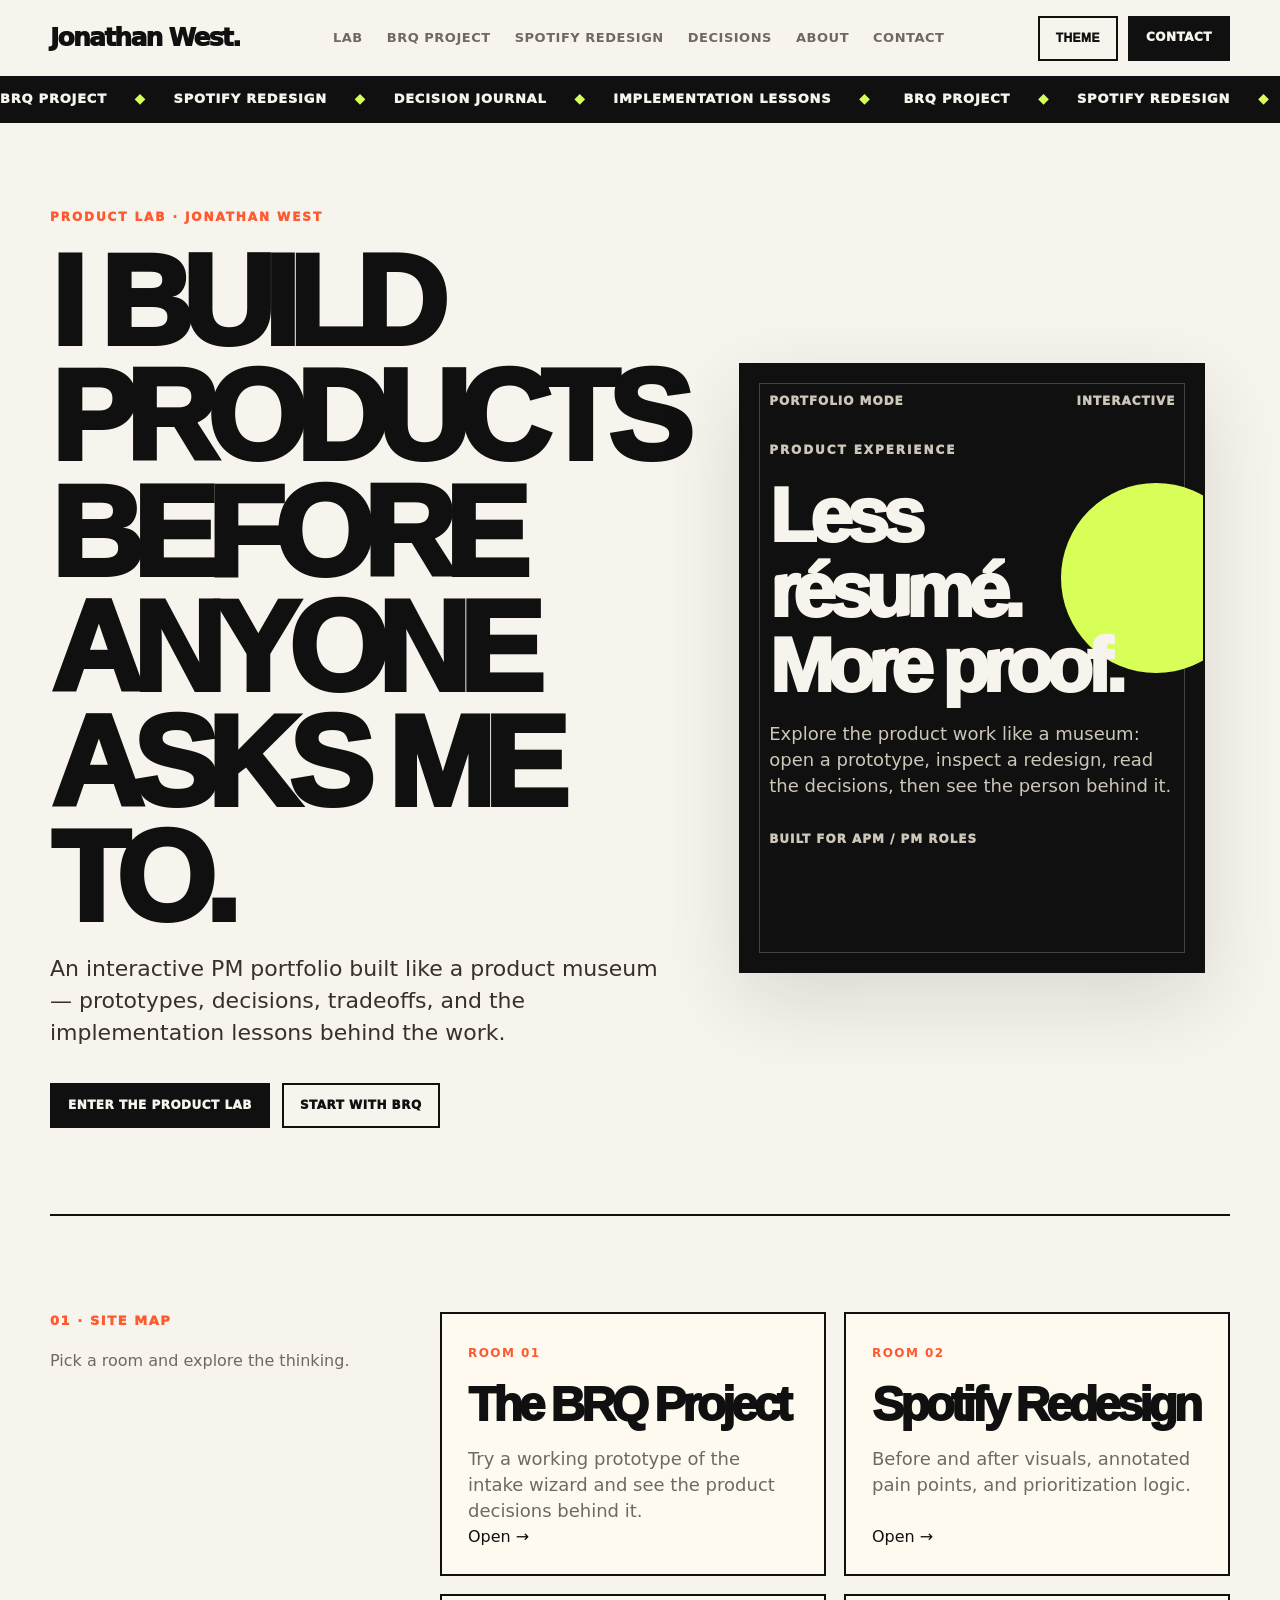
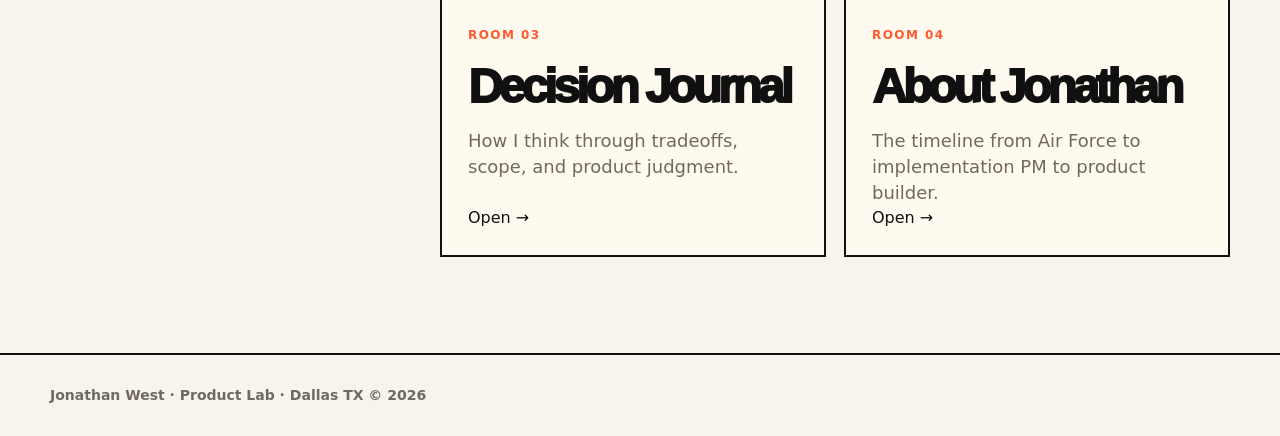
==== index.html @ 9570cf02 "Add files via upload Initial portfolio upload" ====
<!DOCTYPE html><html lang="en"><head><meta charset="UTF-8" /><meta name="viewport" content="width=device-width, initial-scale=1.0" /><title>Jonathan West | Product Lab</title><meta name="description" content="Jonathan West Product Lab portfolio." /><link rel="stylesheet" href="styles.css" /></head><body><header>
  <div class="wrap nav">
    <a class="brand" href="index.html">Jonathan West.</a>
    <nav>
      <a href="lab.html">Lab</a>
      <a href="brq.html">BRQ Project</a>
      <a href="spotify.html">Spotify Redesign</a>
      <a href="decisions.html">Decisions</a>
      <a href="about.html">About</a>
      <a href="contact.html">Contact</a>
    </nav>
    <div class="actions">
      <button class="btn" onclick="toggleTheme()">Theme</button>
      <a class="btn dark" href="contact.html">Contact</a>
    </div>
  </div>
</header><main>
<div class="marquee"><div class="marquee-track">
<span>BRQ PROJECT</span><span class="spark">◆</span><span>SPOTIFY REDESIGN</span><span class="spark">◆</span><span>DECISION JOURNAL</span><span class="spark">◆</span><span>IMPLEMENTATION LESSONS</span><span class="spark">◆</span>
<span>BRQ PROJECT</span><span class="spark">◆</span><span>SPOTIFY REDESIGN</span><span class="spark">◆</span><span>DECISION JOURNAL</span><span class="spark">◆</span><span>IMPLEMENTATION LESSONS</span><span class="spark">◆</span>
</div></div>
<section class="wrap hero">
  <div>
    <p class="kicker">Product Lab · Jonathan West</p>
    <h1>I build products before anyone asks me to.</h1>
    <p class="lead">An interactive PM portfolio built like a product museum — prototypes, decisions, tradeoffs, and the implementation lessons behind the work.</p>
    <div class="hero-actions">
      <a class="btn dark" href="lab.html">Enter the Product Lab</a>
      <a class="btn" href="brq.html">Start with BRQ</a>
    </div>
  </div>
  <aside class="lab-entry">
    <div class="orbit"></div>
    <div class="lab-top"><span>Portfolio Mode</span><span>Interactive</span></div>
    <div class="lab-main">
      <p class="kicker">Product Experience</p>
      <h3>Less résumé. More proof.</h3>
      <p>Explore the product work like a museum: open a prototype, inspect a redesign, read the decisions, then see the person behind it.</p>
    </div>
    <div class="lab-bottom"><span>Built for APM / PM roles</span></div>
  </aside>
</section>
<section>
  <div class="wrap section-grid">
    <aside class="side"><div class="num">01 · Site Map</div><p>Pick a room and explore the thinking.</p></aside>
    <div class="lab-cards">
      <a class="lab-card" href="brq.html"><div><b>Room 01</b><h3>The BRQ Project</h3><p>Try a working prototype of the intake wizard and see the product decisions behind it.</p></div><span>Open →</span></a>
      <a class="lab-card" href="spotify.html"><div><b>Room 02</b><h3>Spotify Redesign</h3><p>Before and after visuals, annotated pain points, and prioritization logic.</p></div><span>Open →</span></a>
      <a class="lab-card" href="decisions.html"><div><b>Room 03</b><h3>Decision Journal</h3><p>How I think through tradeoffs, scope, and product judgment.</p></div><span>Open →</span></a>
      <a class="lab-card" href="about.html"><div><b>Room 04</b><h3>About Jonathan</h3><p>The timeline from Air Force to implementation PM to product builder.</p></div><span>Open →</span></a>
    </div>
  </div>
</section></main><footer><div class="wrap">Jonathan West · Product Lab · Dallas TX © 2026</div></footer><script src="app.js"></script></body></html>
---- styles.css ----
:root{--bg:#f7f4ed;--ink:#101010;--muted:#70695f;--line:#d8d0c0;--paper:#fffaf0;--accent:#ff5a2f;--acid:#d8ff57;--shadow:0 28px 80px rgba(16,16,16,.12);--max:1180px}
*{box-sizing:border-box}html{scroll-behavior:smooth}body{margin:0;background:var(--bg);color:var(--ink);font-family:Inter,ui-sans-serif,system-ui,-apple-system,BlinkMacSystemFont,"Segoe UI",Arial,sans-serif;line-height:1.45;overflow-x:hidden}body.dark{background:#0c0d10;color:#f8f4ec}a{color:inherit;text-decoration:none}img,svg{max-width:100%;display:block}.wrap{width:min(var(--max),calc(100% - 40px));margin:0 auto}header{position:sticky;top:0;z-index:50;background:rgba(247,244,237,.9);backdrop-filter:blur(16px);border-bottom:2px solid var(--ink)}body.dark header{background:rgba(12,13,16,.9);border-bottom-color:#2c2d33}.nav{min-height:76px;display:flex;justify-content:space-between;align-items:center;gap:24px}.brand{font-weight:1000;letter-spacing:-.07em;font-size:25px}nav{display:flex;gap:24px;color:var(--muted);font-size:13px;font-weight:900;text-transform:uppercase;letter-spacing:.04em}nav a:hover{color:var(--accent)}.actions{display:flex;gap:10px}.btn{display:inline-flex;min-height:45px;align-items:center;justify-content:center;padding:0 16px;border:2px solid var(--ink);color:var(--ink);background:transparent;font-weight:1000;text-transform:uppercase;font-size:12px;letter-spacing:.04em;transition:.18s ease;cursor:pointer}body.dark .btn{color:#f8f4ec;border-color:#f8f4ec}.btn:hover{transform:translate(-3px,-3px);box-shadow:5px 5px 0 var(--ink);background:var(--acid);color:var(--ink)}.btn.dark{background:var(--ink);color:var(--bg)}body.dark .btn.dark{background:#f8f4ec;color:#101010}section{padding:96px 0;border-bottom:2px solid var(--ink);scroll-margin-top:90px}body.dark section{border-bottom-color:#2c2d33}.hero{min-height:calc(100vh - 76px);display:grid;grid-template-columns:1fr .95fr;gap:58px;align-items:center;padding:86px 0}.kicker{margin:0 0 18px;color:var(--accent);text-transform:uppercase;letter-spacing:.16em;font-size:12px;font-weight:1000}h1,h2,h3,p{margin:0}h1,h2,h3{font-family:Arial,Helvetica,sans-serif;font-weight:1000;letter-spacing:-.085em;line-height:.9}h1{font-size:clamp(58px,10vw,138px);max-width:980px;text-transform:uppercase}h2{font-size:clamp(42px,7vw,96px);max-width:1000px;text-transform:uppercase}h3{font-size:clamp(28px,4vw,48px);line-height:.98}p{color:var(--muted);margin-top:18px;font-size:18px;max-width:780px}body.dark p{color:#b7b3ab}.lead{font-size:22px;color:#363129;max-width:820px}body.dark .lead{color:#ebe5d9}.hero-actions{display:flex;gap:12px;flex-wrap:wrap;margin-top:34px}.lab-entry{background:var(--ink);color:var(--bg);border:2px solid var(--ink);min-height:610px;padding:28px;position:relative;overflow:hidden;box-shadow:var(--shadow)}.lab-entry:before{content:"";position:absolute;inset:18px;border:1px solid rgba(247,244,237,.22);pointer-events:none}.lab-top,.lab-bottom{position:relative;z-index:1;display:flex;justify-content:space-between;gap:20px;font-size:12px;text-transform:uppercase;letter-spacing:.08em;font-weight:1000;color:#cec6b8}.lab-main{position:relative;z-index:1;min-height:420px;display:flex;flex-direction:column;justify-content:center}.lab-main h3{color:var(--bg);font-size:clamp(46px,6vw,78px)}.lab-main p{color:#cec6b8}.orbit{position:absolute;width:190px;height:190px;border-radius:50%;background:var(--acid);right:-48px;top:118px}.marquee{overflow:hidden;background:var(--ink);color:var(--bg);white-space:nowrap;border-bottom:2px solid var(--ink)}.marquee-track{display:inline-block;padding:12px 0;animation:scroll 30s linear infinite;font-size:13px;font-weight:1000;letter-spacing:.06em;text-transform:uppercase}.marquee span{margin-right:28px}.spark{color:var(--acid)}@keyframes scroll{from{transform:translateX(0)}to{transform:translateX(-50%)}}.section-grid{display:grid;grid-template-columns:320px 1fr;gap:70px;align-items:start}.side{position:sticky;top:110px}.side .num{color:var(--accent);font-size:13px;font-weight:1000;text-transform:uppercase;letter-spacing:.12em;margin-bottom:14px}.side p{font-size:16px}.lab-cards{display:grid;grid-template-columns:repeat(2,1fr);gap:18px}.lab-card{background:var(--paper);border:2px solid var(--ink);min-height:260px;padding:26px;display:flex;flex-direction:column;justify-content:space-between;transition:.18s ease}body.dark .lab-card{background:#15161b;border-color:#2c2d33}.lab-card:hover{transform:translate(-5px,-5px);box-shadow:8px 8px 0 var(--ink)}body.dark .lab-card:hover{box-shadow:8px 8px 0 var(--accent)}.lab-card b{color:var(--accent);font-size:12px;letter-spacing:.12em;text-transform:uppercase}.lab-card h3{margin-top:18px}.project-hero{padding:88px 0 72px;border-bottom:2px solid var(--ink)}.project-layout{display:grid;grid-template-columns:.82fr 1.18fr;gap:50px;align-items:start}.project-visual{background:var(--paper);border:2px solid var(--ink);padding:18px;box-shadow:var(--shadow)}.mockup-grid,.spotify-stage{display:grid;grid-template-columns:1fr 1fr;gap:18px;margin-top:34px}.mockup{background:var(--paper);border:2px solid var(--ink);box-shadow:var(--shadow);overflow:hidden}body.dark .mockup,body.dark .project-visual{background:#15161b;border-color:#2c2d33}.mockup.wide{grid-column:1 / -1}.caption{padding:14px 16px;border-top:2px solid var(--ink);color:var(--muted);font-size:14px;font-weight:800}body.dark .caption{border-top-color:#2c2d33;color:#b7b3ab}.artifact-wall{display:grid;gap:0;border-top:2px solid var(--ink)}body.dark .artifact-wall{border-top-color:#2c2d33}.artifact-row{display:grid;grid-template-columns:1fr 1.2fr 90px;gap:28px;align-items:center;padding:30px 0;border-bottom:2px solid var(--ink)}body.dark .artifact-row{border-bottom-color:#2c2d33}.arrow{justify-self:end;color:var(--accent);font-size:54px;font-family:Arial,Helvetica,sans-serif;font-weight:1000}.decision-list{display:grid;gap:16px}.decision{border:2px solid var(--ink);background:var(--paper);padding:22px}body.dark .decision{background:#15161b;border-color:#2c2d33}.decision summary{cursor:pointer;font-family:Arial,Helvetica,sans-serif;font-weight:1000;font-size:28px;letter-spacing:-.06em}.decision p{font-size:16px}.timeline{border-top:2px solid var(--ink)}body.dark .timeline{border-top-color:#2c2d33}.timeline-item{display:grid;grid-template-columns:210px 1fr;gap:34px;padding:28px 0;border-bottom:2px solid var(--ink)}body.dark .timeline-item{border-bottom-color:#2c2d33}.date{color:var(--accent);font-weight:1000;font-size:13px;text-transform:uppercase;letter-spacing:.08em}.contact{display:grid;grid-template-columns:1fr 420px;gap:60px;align-items:start}.contact-list{border-top:2px solid var(--ink)}body.dark .contact-list{border-top-color:#2c2d33}.contact-list a{display:grid;grid-template-columns:110px 1fr 30px;gap:18px;align-items:center;padding:20px 0;border-bottom:2px solid var(--ink);font-weight:1000}body.dark .contact-list a{border-bottom-color:#2c2d33}.contact-list span{color:var(--muted);text-transform:uppercase;font-size:12px;letter-spacing:.12em}.contact-list b{color:var(--accent);font-size:22px}footer{padding:30px 0;color:var(--muted);font-size:14px;font-weight:800}.prototype{background:#111318;color:white;border:2px solid var(--ink);box-shadow:var(--shadow);overflow:hidden}.proto-bar{display:flex;justify-content:space-between;align-items:center;min-height:48px;border-bottom:1px solid rgba(255,255,255,.14);padding:0 16px;color:#9ca3af;font-size:13px}.proto-body{padding:24px}.form-step{display:none}.form-step.active{display:block}.field{margin-bottom:16px}.field label{display:block;color:#d1d5db;margin-bottom:7px;font-weight:800;font-size:13px}.field input,.field select{width:100%;min-height:44px;border:1px solid #374151;border-radius:10px;background:#1f2937;color:white;padding:0 12px}.progress{height:7px;background:#1f2937;border-radius:999px;overflow:hidden;margin-bottom:24px}.progress span{display:block;height:100%;background:var(--accent);width:33%;transition:.2s ease}.proto-actions{display:flex;justify-content:space-between;gap:12px;margin-top:20px}.small-btn{border:0;min-height:42px;border-radius:10px;padding:0 14px;background:white;color:#111318;font-weight:900;cursor:pointer;text-decoration:none;display:inline-flex;align-items:center}.small-btn.secondary{background:#1f2937;color:white}.comment-dot{display:inline-grid;place-items:center;width:28px;height:28px;border-radius:50%;background:var(--accent);color:white;font-weight:1000}@media(max-width:1040px){.hero,.section-grid,.project-layout,.contact{grid-template-columns:1fr}.side{position:static}nav{display:none}}@media(max-width:720px){.wrap{width:min(100% - 28px,var(--max))}header{position:relative}.nav{min-height:auto;padding:14px 0}.actions .btn:not(.dark){display:none}section{padding:70px 0;scroll-margin-top:20px}.hero{min-height:auto;padding:56px 0}h1{font-size:46px}h2{font-size:36px}h3{font-size:26px}p,.lead{font-size:16px}.lab-entry{min-height:auto}.lab-cards,.mockup-grid,.spotify-stage,.artifact-row,.timeline-item{grid-template-columns:1fr}.arrow{justify-self:start}.contact-list a{grid-template-columns:1fr;gap:8px}}
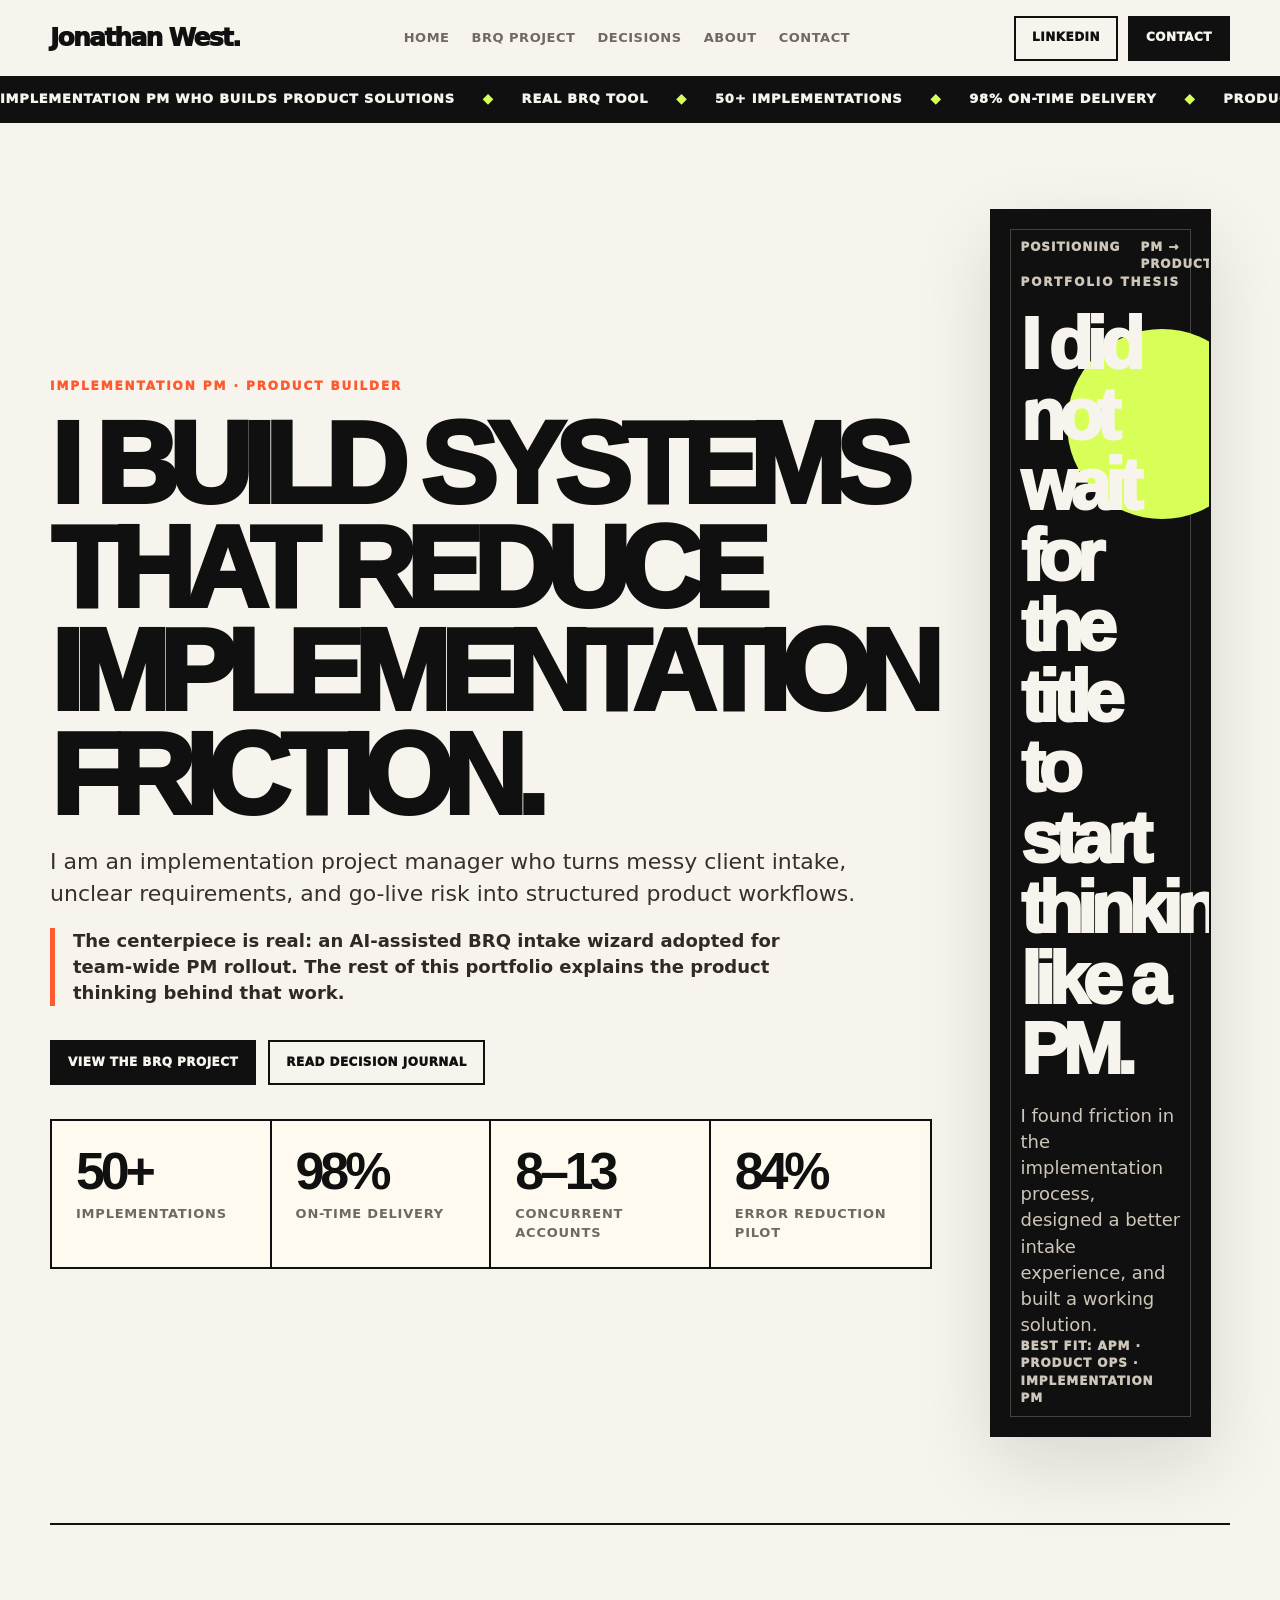
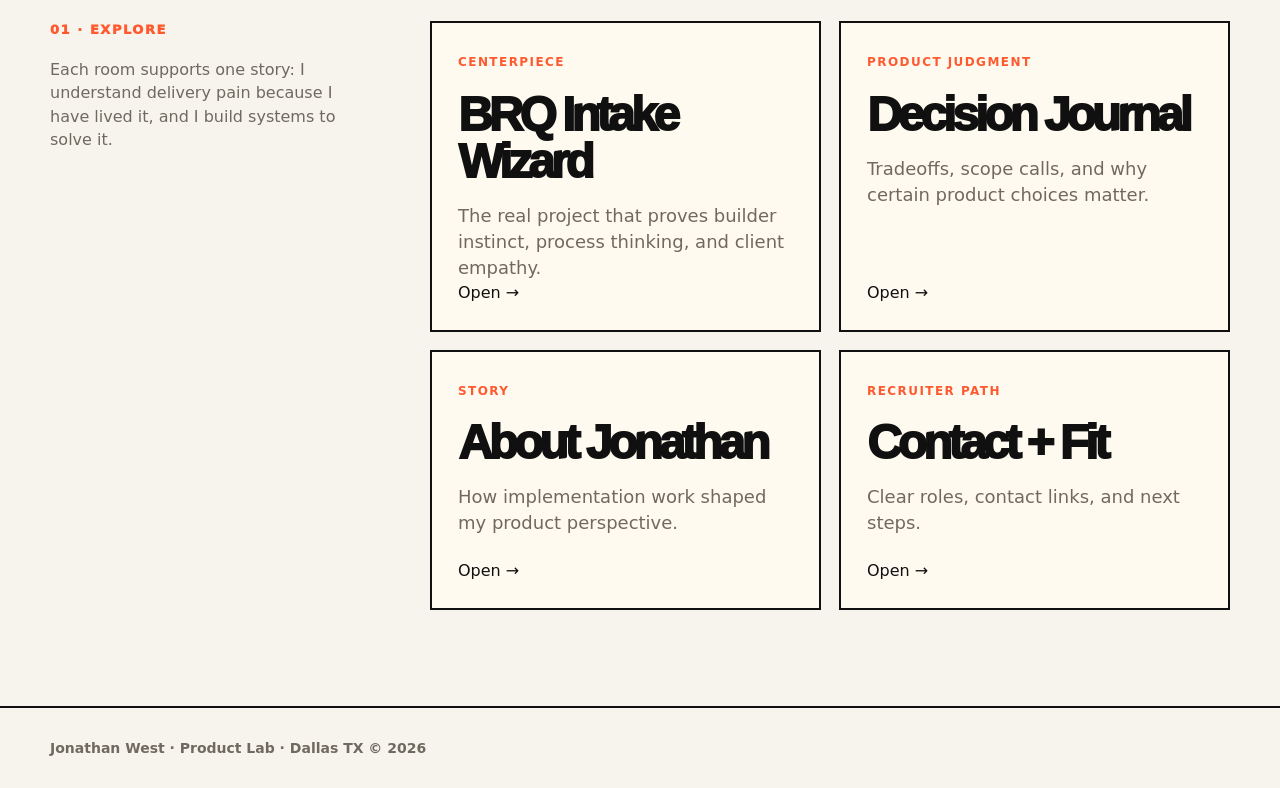
==== commit fc06fc1e: "Add files via upload" ====
--- a/index.html
+++ b/index.html
@@ -1,53 +1,4 @@
-<!DOCTYPE html><html lang="en"><head><meta charset="UTF-8" /><meta name="viewport" content="width=device-width, initial-scale=1.0" /><title>Jonathan West | Product Lab</title><meta name="description" content="Jonathan West Product Lab portfolio." /><link rel="stylesheet" href="styles.css" /></head><body><header>
-  <div class="wrap nav">
-    <a class="brand" href="index.html">Jonathan West.</a>
-    <nav>
-      <a href="lab.html">Lab</a>
-      <a href="brq.html">BRQ Project</a>
-      <a href="spotify.html">Spotify Redesign</a>
-      <a href="decisions.html">Decisions</a>
-      <a href="about.html">About</a>
-      <a href="contact.html">Contact</a>
-    </nav>
-    <div class="actions">
-      <button class="btn" onclick="toggleTheme()">Theme</button>
-      <a class="btn dark" href="contact.html">Contact</a>
-    </div>
-  </div>
-</header><main>
-<div class="marquee"><div class="marquee-track">
-<span>BRQ PROJECT</span><span class="spark">◆</span><span>SPOTIFY REDESIGN</span><span class="spark">◆</span><span>DECISION JOURNAL</span><span class="spark">◆</span><span>IMPLEMENTATION LESSONS</span><span class="spark">◆</span>
-<span>BRQ PROJECT</span><span class="spark">◆</span><span>SPOTIFY REDESIGN</span><span class="spark">◆</span><span>DECISION JOURNAL</span><span class="spark">◆</span><span>IMPLEMENTATION LESSONS</span><span class="spark">◆</span>
-</div></div>
-<section class="wrap hero">
-  <div>
-    <p class="kicker">Product Lab · Jonathan West</p>
-    <h1>I build products before anyone asks me to.</h1>
-    <p class="lead">An interactive PM portfolio built like a product museum — prototypes, decisions, tradeoffs, and the implementation lessons behind the work.</p>
-    <div class="hero-actions">
-      <a class="btn dark" href="lab.html">Enter the Product Lab</a>
-      <a class="btn" href="brq.html">Start with BRQ</a>
-    </div>
-  </div>
-  <aside class="lab-entry">
-    <div class="orbit"></div>
-    <div class="lab-top"><span>Portfolio Mode</span><span>Interactive</span></div>
-    <div class="lab-main">
-      <p class="kicker">Product Experience</p>
-      <h3>Less résumé. More proof.</h3>
-      <p>Explore the product work like a museum: open a prototype, inspect a redesign, read the decisions, then see the person behind it.</p>
-    </div>
-    <div class="lab-bottom"><span>Built for APM / PM roles</span></div>
-  </aside>
-</section>
-<section>
-  <div class="wrap section-grid">
-    <aside class="side"><div class="num">01 · Site Map</div><p>Pick a room and explore the thinking.</p></aside>
-    <div class="lab-cards">
-      <a class="lab-card" href="brq.html"><div><b>Room 01</b><h3>The BRQ Project</h3><p>Try a working prototype of the intake wizard and see the product decisions behind it.</p></div><span>Open →</span></a>
-      <a class="lab-card" href="spotify.html"><div><b>Room 02</b><h3>Spotify Redesign</h3><p>Before and after visuals, annotated pain points, and prioritization logic.</p></div><span>Open →</span></a>
-      <a class="lab-card" href="decisions.html"><div><b>Room 03</b><h3>Decision Journal</h3><p>How I think through tradeoffs, scope, and product judgment.</p></div><span>Open →</span></a>
-      <a class="lab-card" href="about.html"><div><b>Room 04</b><h3>About Jonathan</h3><p>The timeline from Air Force to implementation PM to product builder.</p></div><span>Open →</span></a>
-    </div>
-  </div>
-</section></main><footer><div class="wrap">Jonathan West · Product Lab · Dallas TX © 2026</div></footer><script src="app.js"></script></body></html>+<!DOCTYPE html><html lang="en"><head><meta charset="UTF-8"/><meta name="viewport" content="width=device-width, initial-scale=1.0"/><title>Jonathan West | Product Lab</title><link rel="stylesheet" href="styles.css"/></head><body><header><div class="wrap nav"><a class="brand" href="index.html">Jonathan West.</a><nav><a href="index.html">Home</a><a href="brq.html">BRQ Project</a><a href="decisions.html">Decisions</a><a href="about.html">About</a><a href="contact.html">Contact</a></nav><div class="actions"><a class="btn" href="https://linkedin.com/in/jonathanwest501" target="_blank">LinkedIn</a><a class="btn dark" href="contact.html">Contact</a></div></div></header><main>
+<div class="marquee"><div class="marquee-track"><span>IMPLEMENTATION PM WHO BUILDS PRODUCT SOLUTIONS</span><span class="spark">◆</span><span>REAL BRQ TOOL</span><span class="spark">◆</span><span>50+ IMPLEMENTATIONS</span><span class="spark">◆</span><span>98% ON-TIME DELIVERY</span><span class="spark">◆</span><span>PRODUCT THINKING FROM DELIVERY WORK</span><span class="spark">◆</span><span>IMPLEMENTATION PM WHO BUILDS PRODUCT SOLUTIONS</span><span class="spark">◆</span></div></div>
+<section class="wrap hero"><div><p class="kicker">Implementation PM · Product Builder</p><h1>I build systems that reduce implementation friction.</h1><p class="lead">I am an implementation project manager who turns messy client intake, unclear requirements, and go-live risk into structured product workflows.</p><p class="note">The centerpiece is real: an AI-assisted BRQ intake wizard adopted for team-wide PM rollout. The rest of this portfolio explains the product thinking behind that work.</p><div class="hero-actions"><a class="btn dark" href="brq.html">View the BRQ Project</a><a class="btn" href="decisions.html">Read Decision Journal</a></div><div class="proof-strip"><div class="proof"><strong>50+</strong><span>Implementations</span></div><div class="proof"><strong>98%</strong><span>On-time delivery</span></div><div class="proof"><strong>8–13</strong><span>Concurrent accounts</span></div><div class="proof"><strong>84%</strong><span>Error reduction pilot</span></div></div></div><aside class="lab-entry"><div class="orbit"></div><div class="lab-top"><span>Positioning</span><span>PM → Product</span></div><div class="lab-main"><p class="kicker">Portfolio Thesis</p><h3>I did not wait for the title to start thinking like a PM.</h3><p>I found friction in the implementation process, designed a better intake experience, and built a working solution.</p></div><div class="lab-bottom"><span>Best fit: APM · Product Ops · Implementation PM</span></div></aside></section>
+<section><div class="wrap section-grid"><aside class="side"><div class="num">01 · Explore</div><p>Each room supports one story: I understand delivery pain because I have lived it, and I build systems to solve it.</p></aside><div class="lab-cards"><a class="lab-card" href="brq.html"><div><b>Centerpiece</b><h3>BRQ Intake Wizard</h3><p>The real project that proves builder instinct, process thinking, and client empathy.</p></div><span>Open →</span></a><a class="lab-card" href="decisions.html"><div><b>Product Judgment</b><h3>Decision Journal</h3><p>Tradeoffs, scope calls, and why certain product choices matter.</p></div><span>Open →</span></a><a class="lab-card" href="about.html"><div><b>Story</b><h3>About Jonathan</h3><p>How implementation work shaped my product perspective.</p></div><span>Open →</span></a><a class="lab-card" href="contact.html"><div><b>Recruiter Path</b><h3>Contact + Fit</h3><p>Clear roles, contact links, and next steps.</p></div><span>Open →</span></a></div></div></section></main><footer><div class="wrap">Jonathan West · Product Lab · Dallas TX © 2026</div></footer><script src="app.js"></script></body></html>
--- a/styles.css
+++ b/styles.css
@@ -1,3 +1,3 @@
 
-:root{--bg:#f7f4ed;--ink:#101010;--muted:#70695f;--line:#d8d0c0;--paper:#fffaf0;--accent:#ff5a2f;--acid:#d8ff57;--shadow:0 28px 80px rgba(16,16,16,.12);--max:1180px}
-*{box-sizing:border-box}html{scroll-behavior:smooth}body{margin:0;background:var(--bg);color:var(--ink);font-family:Inter,ui-sans-serif,system-ui,-apple-system,BlinkMacSystemFont,"Segoe UI",Arial,sans-serif;line-height:1.45;overflow-x:hidden}body.dark{background:#0c0d10;color:#f8f4ec}a{color:inherit;text-decoration:none}img,svg{max-width:100%;display:block}.wrap{width:min(var(--max),calc(100% - 40px));margin:0 auto}header{position:sticky;top:0;z-index:50;background:rgba(247,244,237,.9);backdrop-filter:blur(16px);border-bottom:2px solid var(--ink)}body.dark header{background:rgba(12,13,16,.9);border-bottom-color:#2c2d33}.nav{min-height:76px;display:flex;justify-content:space-between;align-items:center;gap:24px}.brand{font-weight:1000;letter-spacing:-.07em;font-size:25px}nav{display:flex;gap:24px;color:var(--muted);font-size:13px;font-weight:900;text-transform:uppercase;letter-spacing:.04em}nav a:hover{color:var(--accent)}.actions{display:flex;gap:10px}.btn{display:inline-flex;min-height:45px;align-items:center;justify-content:center;padding:0 16px;border:2px solid var(--ink);color:var(--ink);background:transparent;font-weight:1000;text-transform:uppercase;font-size:12px;letter-spacing:.04em;transition:.18s ease;cursor:pointer}body.dark .btn{color:#f8f4ec;border-color:#f8f4ec}.btn:hover{transform:translate(-3px,-3px);box-shadow:5px 5px 0 var(--ink);background:var(--acid);color:var(--ink)}.btn.dark{background:var(--ink);color:var(--bg)}body.dark .btn.dark{background:#f8f4ec;color:#101010}section{padding:96px 0;border-bottom:2px solid var(--ink);scroll-margin-top:90px}body.dark section{border-bottom-color:#2c2d33}.hero{min-height:calc(100vh - 76px);display:grid;grid-template-columns:1fr .95fr;gap:58px;align-items:center;padding:86px 0}.kicker{margin:0 0 18px;color:var(--accent);text-transform:uppercase;letter-spacing:.16em;font-size:12px;font-weight:1000}h1,h2,h3,p{margin:0}h1,h2,h3{font-family:Arial,Helvetica,sans-serif;font-weight:1000;letter-spacing:-.085em;line-height:.9}h1{font-size:clamp(58px,10vw,138px);max-width:980px;text-transform:uppercase}h2{font-size:clamp(42px,7vw,96px);max-width:1000px;text-transform:uppercase}h3{font-size:clamp(28px,4vw,48px);line-height:.98}p{color:var(--muted);margin-top:18px;font-size:18px;max-width:780px}body.dark p{color:#b7b3ab}.lead{font-size:22px;color:#363129;max-width:820px}body.dark .lead{color:#ebe5d9}.hero-actions{display:flex;gap:12px;flex-wrap:wrap;margin-top:34px}.lab-entry{background:var(--ink);color:var(--bg);border:2px solid var(--ink);min-height:610px;padding:28px;position:relative;overflow:hidden;box-shadow:var(--shadow)}.lab-entry:before{content:"";position:absolute;inset:18px;border:1px solid rgba(247,244,237,.22);pointer-events:none}.lab-top,.lab-bottom{position:relative;z-index:1;display:flex;justify-content:space-between;gap:20px;font-size:12px;text-transform:uppercase;letter-spacing:.08em;font-weight:1000;color:#cec6b8}.lab-main{position:relative;z-index:1;min-height:420px;display:flex;flex-direction:column;justify-content:center}.lab-main h3{color:var(--bg);font-size:clamp(46px,6vw,78px)}.lab-main p{color:#cec6b8}.orbit{position:absolute;width:190px;height:190px;border-radius:50%;background:var(--acid);right:-48px;top:118px}.marquee{overflow:hidden;background:var(--ink);color:var(--bg);white-space:nowrap;border-bottom:2px solid var(--ink)}.marquee-track{display:inline-block;padding:12px 0;animation:scroll 30s linear infinite;font-size:13px;font-weight:1000;letter-spacing:.06em;text-transform:uppercase}.marquee span{margin-right:28px}.spark{color:var(--acid)}@keyframes scroll{from{transform:translateX(0)}to{transform:translateX(-50%)}}.section-grid{display:grid;grid-template-columns:320px 1fr;gap:70px;align-items:start}.side{position:sticky;top:110px}.side .num{color:var(--accent);font-size:13px;font-weight:1000;text-transform:uppercase;letter-spacing:.12em;margin-bottom:14px}.side p{font-size:16px}.lab-cards{display:grid;grid-template-columns:repeat(2,1fr);gap:18px}.lab-card{background:var(--paper);border:2px solid var(--ink);min-height:260px;padding:26px;display:flex;flex-direction:column;justify-content:space-between;transition:.18s ease}body.dark .lab-card{background:#15161b;border-color:#2c2d33}.lab-card:hover{transform:translate(-5px,-5px);box-shadow:8px 8px 0 var(--ink)}body.dark .lab-card:hover{box-shadow:8px 8px 0 var(--accent)}.lab-card b{color:var(--accent);font-size:12px;letter-spacing:.12em;text-transform:uppercase}.lab-card h3{margin-top:18px}.project-hero{padding:88px 0 72px;border-bottom:2px solid var(--ink)}.project-layout{display:grid;grid-template-columns:.82fr 1.18fr;gap:50px;align-items:start}.project-visual{background:var(--paper);border:2px solid var(--ink);padding:18px;box-shadow:var(--shadow)}.mockup-grid,.spotify-stage{display:grid;grid-template-columns:1fr 1fr;gap:18px;margin-top:34px}.mockup{background:var(--paper);border:2px solid var(--ink);box-shadow:var(--shadow);overflow:hidden}body.dark .mockup,body.dark .project-visual{background:#15161b;border-color:#2c2d33}.mockup.wide{grid-column:1 / -1}.caption{padding:14px 16px;border-top:2px solid var(--ink);color:var(--muted);font-size:14px;font-weight:800}body.dark .caption{border-top-color:#2c2d33;color:#b7b3ab}.artifact-wall{display:grid;gap:0;border-top:2px solid var(--ink)}body.dark .artifact-wall{border-top-color:#2c2d33}.artifact-row{display:grid;grid-template-columns:1fr 1.2fr 90px;gap:28px;align-items:center;padding:30px 0;border-bottom:2px solid var(--ink)}body.dark .artifact-row{border-bottom-color:#2c2d33}.arrow{justify-self:end;color:var(--accent);font-size:54px;font-family:Arial,Helvetica,sans-serif;font-weight:1000}.decision-list{display:grid;gap:16px}.decision{border:2px solid var(--ink);background:var(--paper);padding:22px}body.dark .decision{background:#15161b;border-color:#2c2d33}.decision summary{cursor:pointer;font-family:Arial,Helvetica,sans-serif;font-weight:1000;font-size:28px;letter-spacing:-.06em}.decision p{font-size:16px}.timeline{border-top:2px solid var(--ink)}body.dark .timeline{border-top-color:#2c2d33}.timeline-item{display:grid;grid-template-columns:210px 1fr;gap:34px;padding:28px 0;border-bottom:2px solid var(--ink)}body.dark .timeline-item{border-bottom-color:#2c2d33}.date{color:var(--accent);font-weight:1000;font-size:13px;text-transform:uppercase;letter-spacing:.08em}.contact{display:grid;grid-template-columns:1fr 420px;gap:60px;align-items:start}.contact-list{border-top:2px solid var(--ink)}body.dark .contact-list{border-top-color:#2c2d33}.contact-list a{display:grid;grid-template-columns:110px 1fr 30px;gap:18px;align-items:center;padding:20px 0;border-bottom:2px solid var(--ink);font-weight:1000}body.dark .contact-list a{border-bottom-color:#2c2d33}.contact-list span{color:var(--muted);text-transform:uppercase;font-size:12px;letter-spacing:.12em}.contact-list b{color:var(--accent);font-size:22px}footer{padding:30px 0;color:var(--muted);font-size:14px;font-weight:800}.prototype{background:#111318;color:white;border:2px solid var(--ink);box-shadow:var(--shadow);overflow:hidden}.proto-bar{display:flex;justify-content:space-between;align-items:center;min-height:48px;border-bottom:1px solid rgba(255,255,255,.14);padding:0 16px;color:#9ca3af;font-size:13px}.proto-body{padding:24px}.form-step{display:none}.form-step.active{display:block}.field{margin-bottom:16px}.field label{display:block;color:#d1d5db;margin-bottom:7px;font-weight:800;font-size:13px}.field input,.field select{width:100%;min-height:44px;border:1px solid #374151;border-radius:10px;background:#1f2937;color:white;padding:0 12px}.progress{height:7px;background:#1f2937;border-radius:999px;overflow:hidden;margin-bottom:24px}.progress span{display:block;height:100%;background:var(--accent);width:33%;transition:.2s ease}.proto-actions{display:flex;justify-content:space-between;gap:12px;margin-top:20px}.small-btn{border:0;min-height:42px;border-radius:10px;padding:0 14px;background:white;color:#111318;font-weight:900;cursor:pointer;text-decoration:none;display:inline-flex;align-items:center}.small-btn.secondary{background:#1f2937;color:white}.comment-dot{display:inline-grid;place-items:center;width:28px;height:28px;border-radius:50%;background:var(--accent);color:white;font-weight:1000}@media(max-width:1040px){.hero,.section-grid,.project-layout,.contact{grid-template-columns:1fr}.side{position:static}nav{display:none}}@media(max-width:720px){.wrap{width:min(100% - 28px,var(--max))}header{position:relative}.nav{min-height:auto;padding:14px 0}.actions .btn:not(.dark){display:none}section{padding:70px 0;scroll-margin-top:20px}.hero{min-height:auto;padding:56px 0}h1{font-size:46px}h2{font-size:36px}h3{font-size:26px}p,.lead{font-size:16px}.lab-entry{min-height:auto}.lab-cards,.mockup-grid,.spotify-stage,.artifact-row,.timeline-item{grid-template-columns:1fr}.arrow{justify-self:start}.contact-list a{grid-template-columns:1fr;gap:8px}}
+:root{--bg:#f7f4ed;--ink:#101010;--muted:#70695f;--line:#d8d0c0;--paper:#fffaf0;--accent:#ff5a2f;--acid:#d8ff57;--blue:#3155ff;--shadow:0 28px 80px rgba(16,16,16,.12);--max:1180px}
+*{box-sizing:border-box}html{scroll-behavior:smooth}body{margin:0;background:var(--bg);color:var(--ink);font-family:Inter,ui-sans-serif,system-ui,-apple-system,BlinkMacSystemFont,"Segoe UI",Arial,sans-serif;line-height:1.45;overflow-x:hidden}a{color:inherit;text-decoration:none}img,svg{max-width:100%;display:block}.wrap{width:min(var(--max),calc(100% - 40px));margin:0 auto}header{position:sticky;top:0;z-index:50;background:rgba(247,244,237,.92);backdrop-filter:blur(16px);border-bottom:2px solid var(--ink)}.nav{min-height:76px;display:flex;justify-content:space-between;align-items:center;gap:24px}.brand{font-weight:1000;letter-spacing:-.07em;font-size:25px}nav{display:flex;gap:22px;color:var(--muted);font-size:13px;font-weight:900;text-transform:uppercase;letter-spacing:.04em}nav a:hover{color:var(--accent)}.actions{display:flex;gap:10px}.btn{display:inline-flex;min-height:45px;align-items:center;justify-content:center;padding:0 16px;border:2px solid var(--ink);color:var(--ink);background:transparent;font-weight:1000;text-transform:uppercase;font-size:12px;letter-spacing:.04em;transition:.18s ease;cursor:pointer}.btn:hover{transform:translate(-3px,-3px);box-shadow:5px 5px 0 var(--ink);background:var(--acid);color:var(--ink)}.btn.dark{background:var(--ink);color:var(--bg)}section{padding:96px 0;border-bottom:2px solid var(--ink);scroll-margin-top:90px}.hero{min-height:calc(100vh - 76px);display:grid;grid-template-columns:1fr .92fr;gap:58px;align-items:center;padding:86px 0}.kicker{margin:0 0 18px;color:var(--accent);text-transform:uppercase;letter-spacing:.16em;font-size:12px;font-weight:1000}h1,h2,h3,p{margin:0}h1,h2,h3{font-family:Arial,Helvetica,sans-serif;font-weight:1000;letter-spacing:-.085em;line-height:.9}h1{font-size:clamp(52px,9vw,124px);max-width:980px;text-transform:uppercase}h2{font-size:clamp(40px,7vw,90px);max-width:1000px;text-transform:uppercase}h3{font-size:clamp(28px,4vw,48px);line-height:.98}p{color:var(--muted);margin-top:18px;font-size:18px;max-width:780px}.lead{font-size:22px;color:#363129;max-width:820px}.hero-actions{display:flex;gap:12px;flex-wrap:wrap;margin-top:34px}.marquee{overflow:hidden;background:var(--ink);color:var(--bg);white-space:nowrap;border-bottom:2px solid var(--ink)}.marquee-track{display:inline-block;padding:12px 0;animation:scroll 32s linear infinite;font-size:13px;font-weight:1000;letter-spacing:.06em;text-transform:uppercase}.marquee span{margin-right:28px}.spark{color:var(--acid)}@keyframes scroll{from{transform:translateX(0)}to{transform:translateX(-50%)}}.lab-entry{background:var(--ink);color:var(--bg);border:2px solid var(--ink);min-height:610px;padding:28px;position:relative;overflow:hidden;box-shadow:var(--shadow)}.lab-entry:before{content:"";position:absolute;inset:18px;border:1px solid rgba(247,244,237,.22);pointer-events:none}.lab-top,.lab-bottom{position:relative;z-index:1;display:flex;justify-content:space-between;gap:20px;font-size:12px;text-transform:uppercase;letter-spacing:.08em;font-weight:1000;color:#cec6b8}.lab-main{position:relative;z-index:1;min-height:420px;display:flex;flex-direction:column;justify-content:center}.lab-main h3{color:var(--bg);font-size:clamp(44px,6vw,72px)}.lab-main p{color:#cec6b8}.orbit{position:absolute;width:190px;height:190px;border-radius:50%;background:var(--acid);right:-48px;top:118px}.proof-strip{display:grid;grid-template-columns:repeat(4,1fr);border:2px solid var(--ink);margin-top:34px;background:var(--paper)}.proof{padding:24px;border-right:2px solid var(--ink)}.proof:last-child{border-right:0}.proof strong{display:block;font-family:Arial,Helvetica,sans-serif;font-size:52px;line-height:1;letter-spacing:-.08em}.proof span{display:block;margin-top:8px;color:var(--muted);font-size:13px;font-weight:900;text-transform:uppercase;letter-spacing:.06em}.section-grid{display:grid;grid-template-columns:310px 1fr;gap:70px;align-items:start}.side{position:sticky;top:110px}.side .num{color:var(--accent);font-size:13px;font-weight:1000;text-transform:uppercase;letter-spacing:.12em;margin-bottom:14px}.side p{font-size:16px}.lab-cards{display:grid;grid-template-columns:repeat(2,1fr);gap:18px}.lab-card{background:var(--paper);border:2px solid var(--ink);min-height:260px;padding:26px;display:flex;flex-direction:column;justify-content:space-between;transition:.18s ease}.lab-card:hover{transform:translate(-5px,-5px);box-shadow:8px 8px 0 var(--ink)}.lab-card b{color:var(--accent);font-size:12px;letter-spacing:.12em;text-transform:uppercase}.lab-card h3{margin-top:18px}.project-hero{padding:88px 0 72px;border-bottom:2px solid var(--ink)}.project-layout{display:grid;grid-template-columns:.82fr 1.18fr;gap:50px;align-items:start}.project-visual{background:var(--paper);border:2px solid var(--ink);padding:18px;box-shadow:var(--shadow)}.mockup,.artifact-preview{background:var(--paper);border:2px solid var(--ink);box-shadow:var(--shadow);overflow:hidden}.caption{padding:14px 16px;border-top:2px solid var(--ink);color:var(--muted);font-size:14px;font-weight:800}.artifact-wall{display:grid;gap:0;border-top:2px solid var(--ink)}.artifact-row{display:grid;grid-template-columns:1fr 1.2fr 90px;gap:28px;align-items:center;padding:30px 0;border-bottom:2px solid var(--ink)}.arrow{justify-self:end;color:var(--accent);font-size:54px;font-family:Arial,Helvetica,sans-serif;font-weight:1000}.decision-list{display:grid;gap:16px}.decision{border:2px solid var(--ink);background:var(--paper);padding:22px}.decision summary{cursor:pointer;font-family:Arial,Helvetica,sans-serif;font-weight:1000;font-size:28px;letter-spacing:-.06em}.decision p{font-size:16px}.timeline{border-top:2px solid var(--ink)}.timeline-item{display:grid;grid-template-columns:210px 1fr;gap:34px;padding:28px 0;border-bottom:2px solid var(--ink)}.date{color:var(--accent);font-weight:1000;font-size:13px;text-transform:uppercase;letter-spacing:.08em}.contact{display:grid;grid-template-columns:1fr 420px;gap:60px;align-items:start}.contact-list{border-top:2px solid var(--ink)}.contact-list a{display:grid;grid-template-columns:110px 1fr 30px;gap:18px;align-items:center;padding:20px 0;border-bottom:2px solid var(--ink);font-weight:1000}.contact-list span{color:var(--muted);text-transform:uppercase;font-size:12px;letter-spacing:.12em}.contact-list b{color:var(--accent);font-size:22px}footer{padding:30px 0;color:var(--muted);font-size:14px;font-weight:800}.prototype{background:#111318;color:white;border:2px solid var(--ink);box-shadow:var(--shadow);overflow:hidden}.proto-bar{display:flex;justify-content:space-between;align-items:center;min-height:48px;border-bottom:1px solid rgba(255,255,255,.14);padding:0 16px;color:#9ca3af;font-size:13px}.proto-body{padding:24px}.form-step{display:none}.form-step.active{display:block}.field{margin-bottom:16px}.field label{display:block;color:#d1d5db;margin-bottom:7px;font-weight:800;font-size:13px}.field input,.field select,.field textarea{width:100%;min-height:44px;border:1px solid #374151;border-radius:10px;background:#1f2937;color:white;padding:10px 12px}.progress{height:7px;background:#1f2937;border-radius:999px;overflow:hidden;margin-bottom:24px}.progress span{display:block;height:100%;background:var(--accent);width:25%;transition:.2s ease}.proto-actions{display:flex;justify-content:space-between;gap:12px;margin-top:20px}.small-btn{border:0;min-height:42px;border-radius:10px;padding:0 14px;background:white;color:#111318;font-weight:900;cursor:pointer;text-decoration:none;display:inline-flex;align-items:center}.small-btn.secondary{background:#1f2937;color:white}.grid-2{display:grid;grid-template-columns:1fr 1fr;gap:18px}.note{border-left:5px solid var(--accent);padding-left:18px;color:#302a22;font-weight:750}.table{width:100%;border-collapse:collapse;margin-top:22px}.table th,.table td{border:2px solid var(--ink);padding:13px;text-align:left;vertical-align:top}.table th{background:var(--ink);color:var(--bg);text-transform:uppercase;font-size:12px;letter-spacing:.06em}.table td{color:var(--muted);background:var(--paper)}@media(max-width:1040px){.hero,.section-grid,.project-layout,.contact{grid-template-columns:1fr}.side{position:static}nav{display:none}.proof-strip{grid-template-columns:repeat(2,1fr)}}@media(max-width:720px){.wrap{width:min(100% - 28px,var(--max))}header{position:relative}.nav{min-height:auto;padding:14px 0}.actions .btn:not(.dark){display:none}section{padding:70px 0;scroll-margin-top:20px}.hero{min-height:auto;padding:56px 0}h1{font-size:44px}h2{font-size:34px}h3{font-size:26px}p,.lead{font-size:16px}.lab-entry{min-height:auto}.lab-cards,.grid-2,.artifact-row,.timeline-item,.proof-strip{grid-template-columns:1fr}.proof{border-right:0;border-bottom:2px solid var(--ink)}.proof:last-child{border-bottom:0}.arrow{justify-self:start}.contact-list a{grid-template-columns:1fr;gap:8px}.table{display:block;overflow-x:auto;white-space:nowrap}}
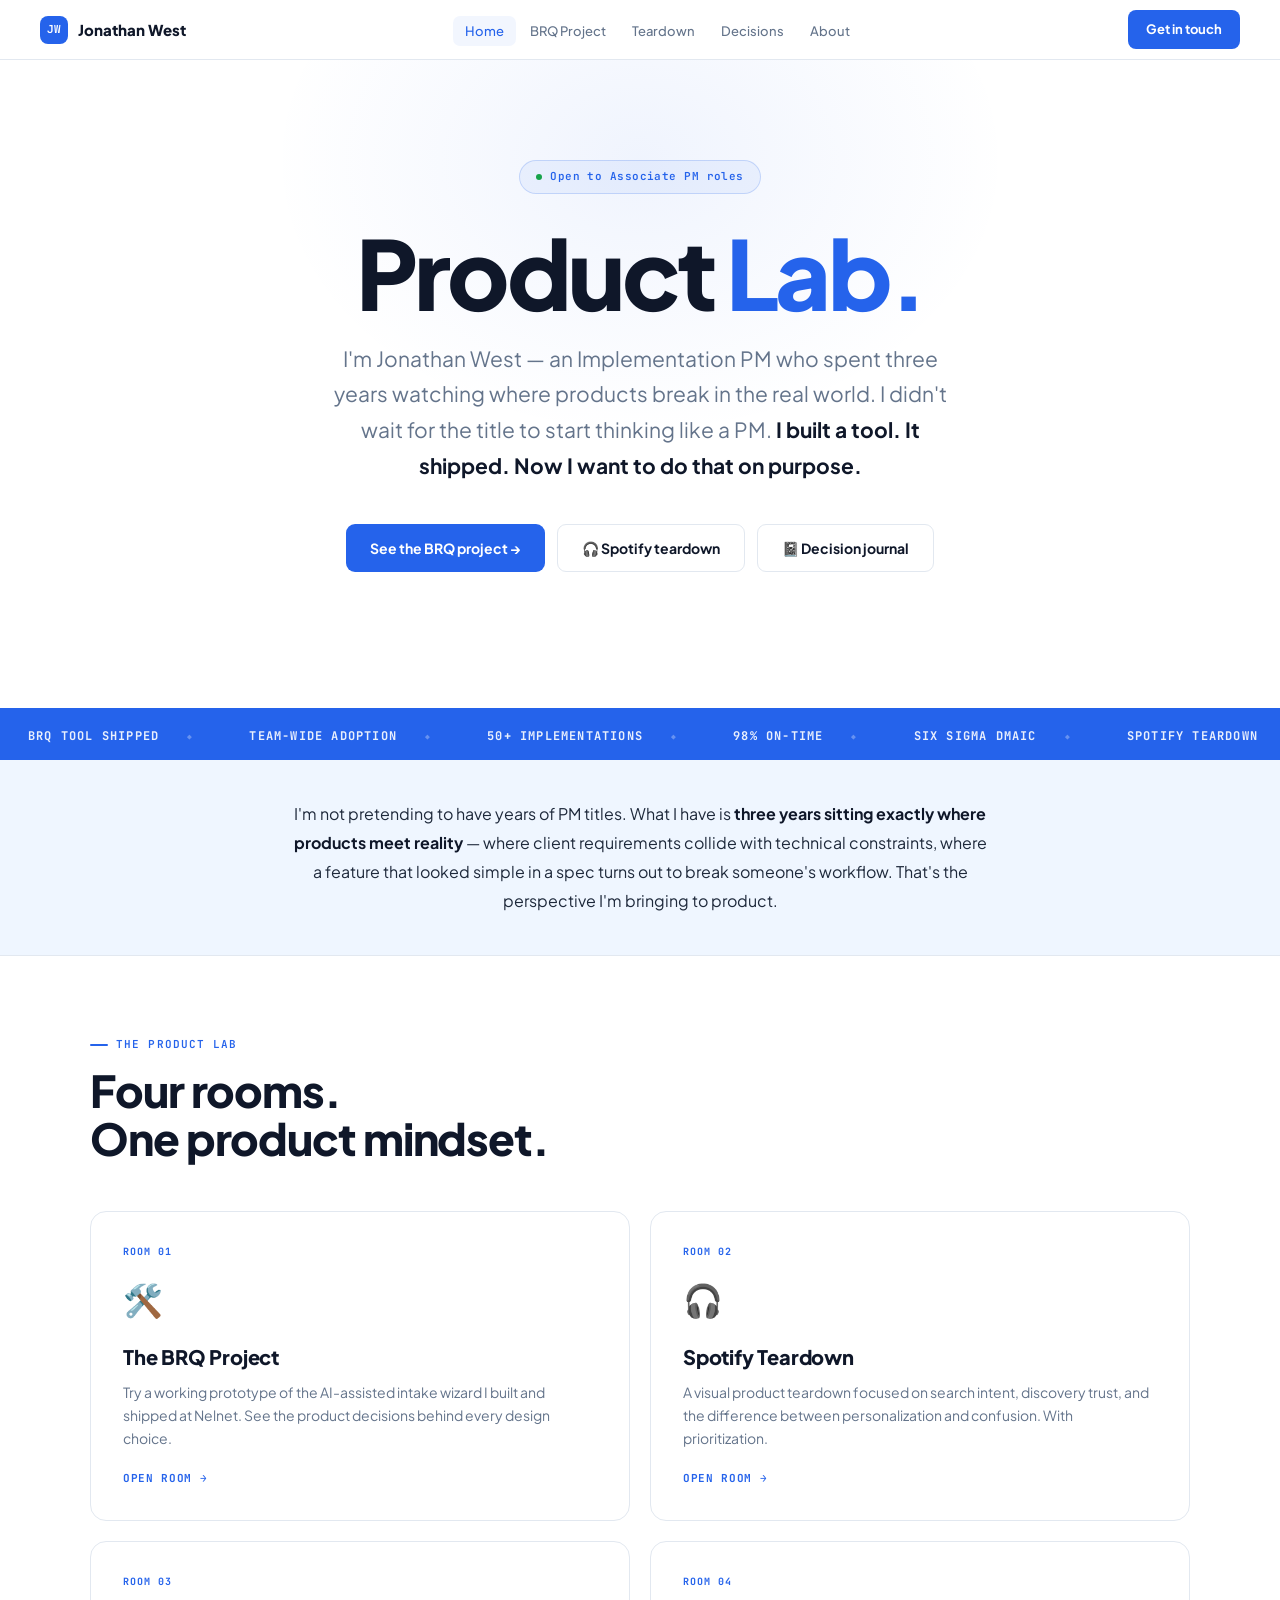
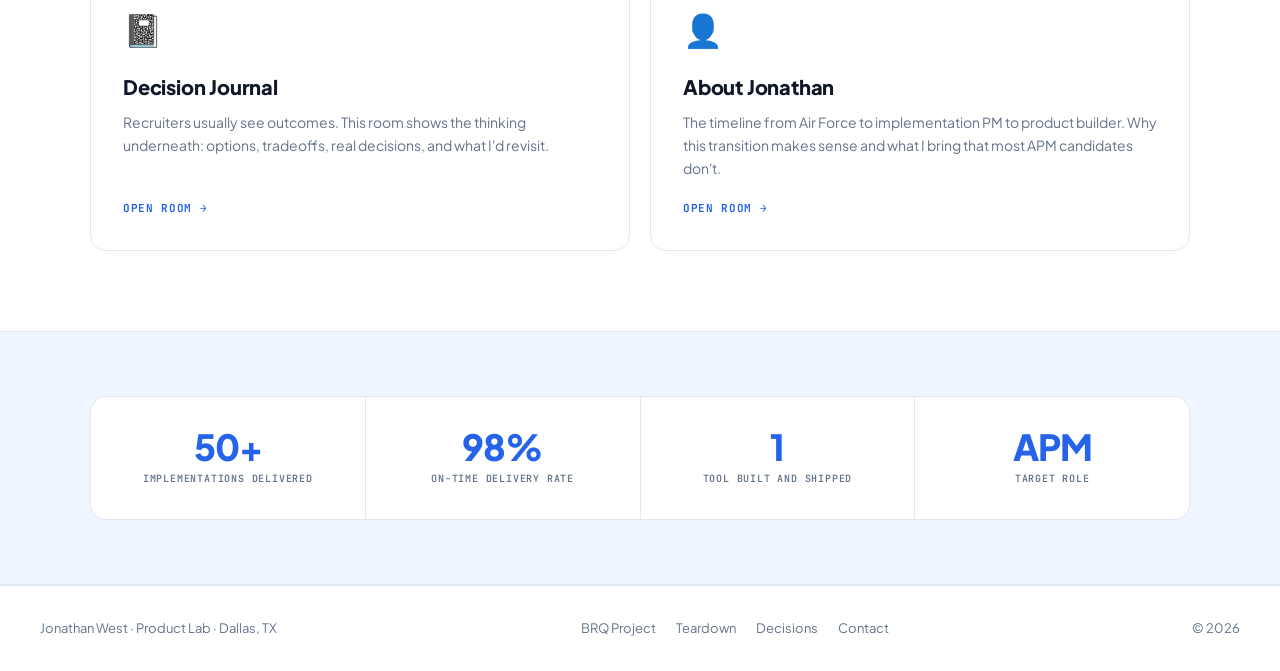
==== commit f4d07896: "Add files via upload" ====
--- a/index.html
+++ b/index.html
@@ -1,4 +1,211 @@
-<!DOCTYPE html><html lang="en"><head><meta charset="UTF-8"/><meta name="viewport" content="width=device-width, initial-scale=1.0"/><title>Jonathan West | Product Lab</title><link rel="stylesheet" href="styles.css"/></head><body><header><div class="wrap nav"><a class="brand" href="index.html">Jonathan West.</a><nav><a href="index.html">Home</a><a href="brq.html">BRQ Project</a><a href="decisions.html">Decisions</a><a href="about.html">About</a><a href="contact.html">Contact</a></nav><div class="actions"><a class="btn" href="https://linkedin.com/in/jonathanwest501" target="_blank">LinkedIn</a><a class="btn dark" href="contact.html">Contact</a></div></div></header><main>
-<div class="marquee"><div class="marquee-track"><span>IMPLEMENTATION PM WHO BUILDS PRODUCT SOLUTIONS</span><span class="spark">◆</span><span>REAL BRQ TOOL</span><span class="spark">◆</span><span>50+ IMPLEMENTATIONS</span><span class="spark">◆</span><span>98% ON-TIME DELIVERY</span><span class="spark">◆</span><span>PRODUCT THINKING FROM DELIVERY WORK</span><span class="spark">◆</span><span>IMPLEMENTATION PM WHO BUILDS PRODUCT SOLUTIONS</span><span class="spark">◆</span></div></div>
-<section class="wrap hero"><div><p class="kicker">Implementation PM · Product Builder</p><h1>I build systems that reduce implementation friction.</h1><p class="lead">I am an implementation project manager who turns messy client intake, unclear requirements, and go-live risk into structured product workflows.</p><p class="note">The centerpiece is real: an AI-assisted BRQ intake wizard adopted for team-wide PM rollout. The rest of this portfolio explains the product thinking behind that work.</p><div class="hero-actions"><a class="btn dark" href="brq.html">View the BRQ Project</a><a class="btn" href="decisions.html">Read Decision Journal</a></div><div class="proof-strip"><div class="proof"><strong>50+</strong><span>Implementations</span></div><div class="proof"><strong>98%</strong><span>On-time delivery</span></div><div class="proof"><strong>8–13</strong><span>Concurrent accounts</span></div><div class="proof"><strong>84%</strong><span>Error reduction pilot</span></div></div></div><aside class="lab-entry"><div class="orbit"></div><div class="lab-top"><span>Positioning</span><span>PM → Product</span></div><div class="lab-main"><p class="kicker">Portfolio Thesis</p><h3>I did not wait for the title to start thinking like a PM.</h3><p>I found friction in the implementation process, designed a better intake experience, and built a working solution.</p></div><div class="lab-bottom"><span>Best fit: APM · Product Ops · Implementation PM</span></div></aside></section>
-<section><div class="wrap section-grid"><aside class="side"><div class="num">01 · Explore</div><p>Each room supports one story: I understand delivery pain because I have lived it, and I build systems to solve it.</p></aside><div class="lab-cards"><a class="lab-card" href="brq.html"><div><b>Centerpiece</b><h3>BRQ Intake Wizard</h3><p>The real project that proves builder instinct, process thinking, and client empathy.</p></div><span>Open →</span></a><a class="lab-card" href="decisions.html"><div><b>Product Judgment</b><h3>Decision Journal</h3><p>Tradeoffs, scope calls, and why certain product choices matter.</p></div><span>Open →</span></a><a class="lab-card" href="about.html"><div><b>Story</b><h3>About Jonathan</h3><p>How implementation work shaped my product perspective.</p></div><span>Open →</span></a><a class="lab-card" href="contact.html"><div><b>Recruiter Path</b><h3>Contact + Fit</h3><p>Clear roles, contact links, and next steps.</p></div><span>Open →</span></a></div></div></section></main><footer><div class="wrap">Jonathan West · Product Lab · Dallas TX © 2026</div></footer><script src="app.js"></script></body></html>+<!DOCTYPE html>
+<html lang="en">
+<head>
+<meta charset="UTF-8">
+<meta name="viewport" content="width=device-width, initial-scale=1.0">
+<title>Jonathan West | Product Lab</title>
+<link rel="icon" href="data:image/svg+xml,<svg xmlns='http://www.w3.org/2000/svg' viewBox='0 0 32 32'><rect width='32' height='32' rx='8' fill='%232563EB'/><text y='22' font-size='14' fill='white' font-family='monospace' font-weight='bold' x='7'>JW</text></svg>">
+<style>
+@import url('https://fonts.googleapis.com/css2?family=Plus+Jakarta+Sans:ital,wght@0,400;0,500;0,600;0,700;0,800;1,400&family=JetBrains+Mono:wght@400;500;700&display=swap');
+:root{--white:#FFFFFF;--off:#F8FAFC;--sky:#EFF6FF;--ink:#0F1729;--ink-2:#1E293B;--muted:#64748B;--muted-2:#94A3B8;--rule:#E2E8F0;--blue:#2563EB;--blue-2:#1D4ED8;--blue-3:#3B82F6;--blue-bg:rgba(37,99,235,0.06);--blue-border:rgba(37,99,235,0.2);--green:#16A34A;--green-bg:#F0FDF4;--amber:#D97706;--amber-bg:#FFFBEB}
+*,*::before,*::after{box-sizing:border-box;margin:0;padding:0}
+html{scroll-behavior:smooth}
+body{background:var(--white);color:var(--ink);font-family:'Plus Jakarta Sans',sans-serif;font-size:15px;line-height:1.6;-webkit-font-smoothing:antialiased;overflow-x:hidden}
+
+/* NAV */
+.nav{position:sticky;top:0;z-index:100;background:rgba(255,255,255,0.95);backdrop-filter:blur(12px);border-bottom:1px solid var(--rule);padding:0 40px;height:60px;display:flex;align-items:center;justify-content:space-between}
+.nav-logo{display:flex;align-items:center;gap:10px;text-decoration:none;font-weight:800;font-size:15px;color:var(--ink)}
+.nav-mark{width:28px;height:28px;border-radius:8px;background:var(--blue);display:flex;align-items:center;justify-content:center;color:#fff;font-family:'JetBrains Mono',monospace;font-size:11px;font-weight:700}
+.nav-links{display:flex;gap:2px;list-style:none}
+.nav-links a{font-size:13px;font-weight:500;color:var(--muted);text-decoration:none;padding:7px 12px;border-radius:7px;transition:color .15s,background .15s}
+.nav-links a:hover{color:var(--ink);background:var(--off)}
+.nav-links a.active{color:var(--blue);background:var(--blue-bg)}
+.nav-cta{font-size:13px;font-weight:700;color:#fff;background:var(--blue);padding:9px 18px;border-radius:8px;text-decoration:none;transition:background .15s,transform .15s}
+.nav-cta:hover{background:var(--blue-2);transform:translateY(-1px)}
+
+/* HERO */
+.hero{padding:100px 40px 80px;text-align:center;position:relative;overflow:hidden;background:var(--white)}
+.hero-glow{position:absolute;top:-200px;left:50%;transform:translateX(-50%);width:800px;height:600px;background:radial-gradient(ellipse,rgba(37,99,235,0.07) 0%,transparent 65%);pointer-events:none;z-index:0}
+.hero-inner{position:relative;z-index:1;max-width:800px;margin:0 auto}
+.hero-badge{display:inline-flex;align-items:center;gap:8px;background:var(--blue-bg);border:1px solid var(--blue-border);padding:7px 16px;border-radius:20px;margin-bottom:32px;font-family:'JetBrains Mono',monospace;font-size:11px;font-weight:600;letter-spacing:.04em;color:var(--blue)}
+.badge-dot{width:6px;height:6px;border-radius:50%;background:var(--green);animation:pulse 2s ease-in-out infinite}
+@keyframes pulse{0%,100%{box-shadow:0 0 0 0 rgba(22,163,74,.5)}70%{box-shadow:0 0 0 6px rgba(22,163,74,0)}}
+.hero-name{font-size:clamp(52px,8vw,96px);font-weight:900;letter-spacing:-.04em;line-height:.95;color:var(--ink);margin-bottom:24px}
+.hero-name .blue{color:var(--blue)}
+.hero-sub{font-size:clamp(17px,2.2vw,21px);color:var(--muted);line-height:1.7;max-width:620px;margin:0 auto 40px}
+.hero-sub strong{color:var(--ink);font-weight:700}
+.hero-btns{display:flex;gap:12px;justify-content:center;flex-wrap:wrap;margin-bottom:56px}
+.btn{display:inline-flex;align-items:center;gap:8px;padding:12px 24px;border-radius:9px;font-size:14px;font-weight:700;text-decoration:none;cursor:pointer;border:none;transition:background .15s,transform .15s,box-shadow .15s}
+.btn-primary{background:var(--blue);color:#fff}
+.btn-primary:hover{background:var(--blue-2);transform:translateY(-1px);box-shadow:0 6px 20px rgba(37,99,235,.3)}
+.btn-ghost{background:var(--white);color:var(--ink);border:1.5px solid var(--rule)}
+.btn-ghost:hover{border-color:var(--blue);color:var(--blue)}
+
+/* MARQUEE */
+.marquee-wrap{background:var(--blue);overflow:hidden;white-space:nowrap;padding:14px 0;margin-bottom:0}
+.marquee-track{display:inline-flex;animation:marquee 30s linear infinite}
+.marquee-wrap:hover .marquee-track{animation-play-state:paused}
+.marquee-item{font-family:'JetBrains Mono',monospace;font-size:12px;font-weight:700;letter-spacing:.1em;text-transform:uppercase;color:rgba(255,255,255,0.9);padding:0 28px}
+.marquee-item::after{content:'◆';margin-left:28px;color:rgba(255,255,255,0.3);font-size:8px}
+@keyframes marquee{from{transform:translateX(0)}to{transform:translateX(-50%)}}
+
+/* ABOUT STRIP */
+.about-strip{background:var(--sky);border-bottom:1px solid var(--rule);padding:40px;text-align:center}
+.about-strip-inner{max-width:700px;margin:0 auto}
+.about-strip p{font-size:16px;color:var(--ink-2);line-height:1.8}
+.about-strip p strong{color:var(--ink);font-weight:700}
+
+/* ROOMS */
+.rooms-section{padding:80px 40px;background:var(--white)}
+.rooms-inner{max-width:1100px;margin:0 auto}
+.section-label{font-family:'JetBrains Mono',monospace;font-size:11px;font-weight:600;letter-spacing:.1em;text-transform:uppercase;color:var(--blue);display:flex;align-items:center;gap:8px;margin-bottom:12px}
+.section-label::before{content:'';width:18px;height:2px;background:var(--blue);border-radius:2px}
+.section-title{font-size:clamp(28px,4vw,44px);font-weight:800;letter-spacing:-.025em;line-height:1.1;color:var(--ink);margin-bottom:48px}
+.rooms-grid{display:grid;grid-template-columns:repeat(2,1fr);gap:20px}
+.room-card{background:var(--white);border:1.5px solid var(--rule);border-radius:16px;padding:32px;text-decoration:none;color:inherit;display:flex;flex-direction:column;transition:border-color .2s,transform .2s,box-shadow .2s;position:relative;overflow:hidden}
+.room-card::before{content:'';position:absolute;inset:0;background:linear-gradient(135deg,var(--blue-bg),transparent 60%);opacity:0;transition:opacity .25s}
+.room-card:hover{border-color:var(--blue-border);transform:translateY(-4px);box-shadow:0 16px 40px rgba(37,99,235,.1)}
+.room-card:hover::before{opacity:1}
+.room-num{font-family:'JetBrains Mono',monospace;font-size:10px;font-weight:700;letter-spacing:.1em;text-transform:uppercase;color:var(--blue);margin-bottom:14px;position:relative;z-index:1}
+.room-icon{font-size:32px;margin-bottom:16px;position:relative;z-index:1}
+.room-title{font-size:20px;font-weight:800;color:var(--ink);margin-bottom:8px;letter-spacing:-.01em;position:relative;z-index:1}
+.room-desc{font-size:14px;color:var(--muted);line-height:1.65;flex:1;position:relative;z-index:1;margin-bottom:20px}
+.room-cta{font-family:'JetBrains Mono',monospace;font-size:11px;font-weight:700;letter-spacing:.06em;text-transform:uppercase;color:var(--blue);display:flex;align-items:center;gap:6px;position:relative;z-index:1;transition:gap .2s}
+.room-card:hover .room-cta{gap:10px}
+
+/* METRICS */
+.metrics-section{background:var(--sky);padding:64px 40px;border-top:1px solid var(--rule);border-bottom:1px solid var(--rule)}
+.metrics-inner{max-width:1100px;margin:0 auto;display:grid;grid-template-columns:repeat(4,1fr);gap:1px;background:var(--rule);border:1px solid var(--rule);border-radius:16px;overflow:hidden}
+.metric-cell{background:var(--white);padding:32px 24px;text-align:center;transition:background .15s}
+.metric-cell:hover{background:var(--sky)}
+.metric-val{font-size:36px;font-weight:900;letter-spacing:-.03em;color:var(--blue);margin-bottom:6px;line-height:1}
+.metric-key{font-family:'JetBrains Mono',monospace;font-size:10px;font-weight:600;letter-spacing:.08em;text-transform:uppercase;color:var(--muted)}
+
+/* FOOTER */
+.footer{border-top:1px solid var(--rule);padding:32px 40px;display:flex;align-items:center;justify-content:space-between;font-size:13px;color:var(--muted)}
+.footer-links{display:flex;gap:20px}
+.footer-links a{color:var(--muted);text-decoration:none;transition:color .15s}
+.footer-links a:hover{color:var(--blue)}
+
+/* REVEAL */
+.reveal{opacity:0;transform:translateY(16px);transition:opacity .55s ease,transform .55s ease}
+.reveal.visible{opacity:1;transform:translateY(0)}
+.reveal-d1{transition-delay:.08s}.reveal-d2{transition-delay:.16s}.reveal-d3{transition-delay:.24s}
+
+@media(max-width:768px){
+  .nav{padding:0 20px}.nav-links{display:none}
+  .hero{padding:80px 20px 56px}
+  .rooms-section,.metrics-section{padding:56px 20px}
+  .rooms-grid{grid-template-columns:1fr}
+  .metrics-inner{grid-template-columns:repeat(2,1fr)}
+  .about-strip{padding:32px 20px}
+  .footer{flex-direction:column;gap:12px;padding:24px 20px;text-align:center}
+}
+</style>
+</head>
+<body>
+
+<nav class="nav">
+  <a class="nav-logo" href="index.html"><div class="nav-mark">JW</div>Jonathan West</a>
+  <ul class="nav-links">
+    <li><a href="index.html" class="active">Home</a></li>
+    <li><a href="brq.html">BRQ Project</a></li>
+    <li><a href="spotify.html">Teardown</a></li>
+    <li><a href="decisions.html">Decisions</a></li>
+    <li><a href="about.html">About</a></li>
+  </ul>
+  <a class="nav-cta" href="contact.html">Get in touch</a>
+</nav>
+
+<section class="hero">
+  <div class="hero-glow"></div>
+  <div class="hero-inner">
+    <div class="hero-badge"><span class="badge-dot"></span> Open to Associate PM roles</div>
+    <h1 class="hero-name">Product <span class="blue">Lab.</span></h1>
+    <p class="hero-sub">I'm Jonathan West — an Implementation PM who spent three years watching where products break in the real world. I didn't wait for the title to start thinking like a PM. <strong>I built a tool. It shipped. Now I want to do that on purpose.</strong></p>
+    <div class="hero-btns">
+      <a class="btn btn-primary" href="brq.html">See the BRQ project →</a>
+      <a class="btn btn-ghost" href="spotify.html">🎧 Spotify teardown</a>
+      <a class="btn btn-ghost" href="decisions.html">📓 Decision journal</a>
+    </div>
+  </div>
+</section>
+
+<div class="marquee-wrap">
+  <div class="marquee-track">
+    <span class="marquee-item">BRQ Tool Shipped</span><span class="marquee-item">Team-Wide Adoption</span><span class="marquee-item">50+ Implementations</span><span class="marquee-item">98% On-Time</span><span class="marquee-item">Six Sigma DMAIC</span><span class="marquee-item">Spotify Teardown</span><span class="marquee-item">Decision Journal</span><span class="marquee-item">APM Ready</span><span class="marquee-item">Dallas TX</span><span class="marquee-item">Remote OK</span>
+    <span class="marquee-item">BRQ Tool Shipped</span><span class="marquee-item">Team-Wide Adoption</span><span class="marquee-item">50+ Implementations</span><span class="marquee-item">98% On-Time</span><span class="marquee-item">Six Sigma DMAIC</span><span class="marquee-item">Spotify Teardown</span><span class="marquee-item">Decision Journal</span><span class="marquee-item">APM Ready</span><span class="marquee-item">Dallas TX</span><span class="marquee-item">Remote OK</span>
+  </div>
+</div>
+
+<div class="about-strip">
+  <div class="about-strip-inner">
+    <p>I'm not pretending to have years of PM titles. What I have is <strong>three years sitting exactly where products meet reality</strong> — where client requirements collide with technical constraints, where a feature that looked simple in a spec turns out to break someone's workflow. That's the perspective I'm bringing to product.</p>
+  </div>
+</div>
+
+<section class="rooms-section">
+  <div class="rooms-inner">
+    <div class="section-label reveal">The product lab</div>
+    <h2 class="section-title reveal reveal-d1">Four rooms.<br>One product mindset.</h2>
+    <div class="rooms-grid">
+      <a class="room-card reveal" href="brq.html">
+        <div class="room-num">Room 01</div>
+        <div class="room-icon">🛠️</div>
+        <div class="room-title">The BRQ Project</div>
+        <div class="room-desc">Try a working prototype of the AI-assisted intake wizard I built and shipped at Nelnet. See the product decisions behind every design choice.</div>
+        <div class="room-cta">Open room →</div>
+      </a>
+      <a class="room-card reveal reveal-d1" href="spotify.html">
+        <div class="room-num">Room 02</div>
+        <div class="room-icon">🎧</div>
+        <div class="room-title">Spotify Teardown</div>
+        <div class="room-desc">A visual product teardown focused on search intent, discovery trust, and the difference between personalization and confusion. With prioritization.</div>
+        <div class="room-cta">Open room →</div>
+      </a>
+      <a class="room-card reveal reveal-d2" href="decisions.html">
+        <div class="room-num">Room 03</div>
+        <div class="room-icon">📓</div>
+        <div class="room-title">Decision Journal</div>
+        <div class="room-desc">Recruiters usually see outcomes. This room shows the thinking underneath: options, tradeoffs, real decisions, and what I'd revisit.</div>
+        <div class="room-cta">Open room →</div>
+      </a>
+      <a class="room-card reveal reveal-d3" href="about.html">
+        <div class="room-num">Room 04</div>
+        <div class="room-icon">👤</div>
+        <div class="room-title">About Jonathan</div>
+        <div class="room-desc">The timeline from Air Force to implementation PM to product builder. Why this transition makes sense and what I bring that most APM candidates don't.</div>
+        <div class="room-cta">Open room →</div>
+      </a>
+    </div>
+  </div>
+</section>
+
+<section class="metrics-section">
+  <div class="metrics-inner">
+    <div class="metric-cell"><div class="metric-val">50+</div><div class="metric-key">Implementations delivered</div></div>
+    <div class="metric-cell"><div class="metric-val">98%</div><div class="metric-key">On-time delivery rate</div></div>
+    <div class="metric-cell"><div class="metric-val">1</div><div class="metric-key">Tool built and shipped</div></div>
+    <div class="metric-cell"><div class="metric-val">APM</div><div class="metric-key">Target role</div></div>
+  </div>
+</section>
+
+<footer class="footer">
+  <span>Jonathan West · Product Lab · Dallas, TX</span>
+  <div class="footer-links">
+    <a href="brq.html">BRQ Project</a>
+    <a href="spotify.html">Teardown</a>
+    <a href="decisions.html">Decisions</a>
+    <a href="contact.html">Contact</a>
+  </div>
+  <span>© 2026</span>
+</footer>
+
+<script>
+const ro = new IntersectionObserver(entries => {
+  entries.forEach(e => { if (e.isIntersecting) { e.target.classList.add('visible'); ro.unobserve(e.target); } });
+}, { threshold: 0.08 });
+document.querySelectorAll('.reveal').forEach(el => ro.observe(el));
+</script>
+</body>
+</html>
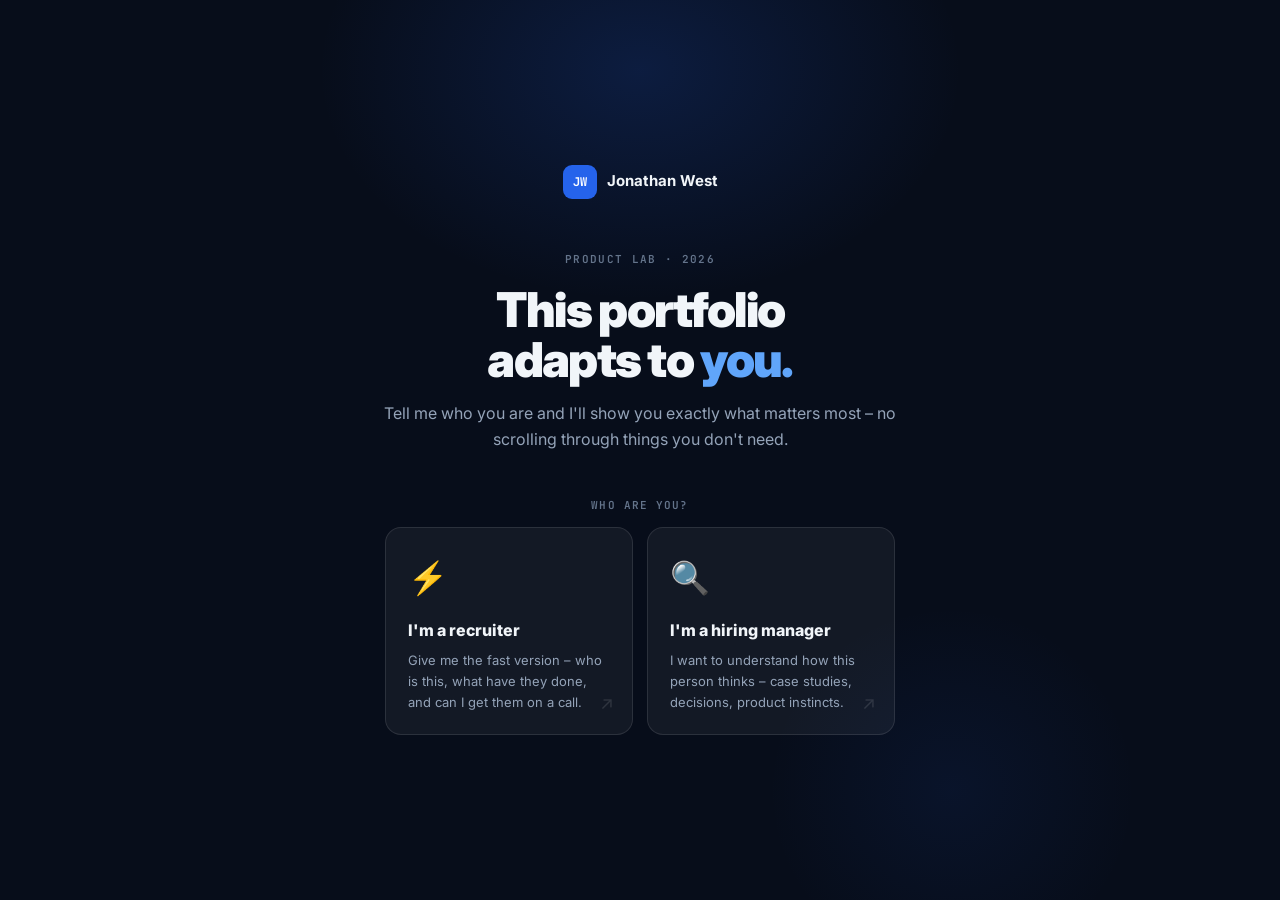
==== commit 37ef6951: "Rename portfolio_v4.html to index.html" ====
--- a/index.html
+++ b/index.html
@@ -4,208 +4,789 @@
 <meta charset="UTF-8">
 <meta name="viewport" content="width=device-width, initial-scale=1.0">
 <title>Jonathan West | Product Lab</title>
-<link rel="icon" href="data:image/svg+xml,<svg xmlns='http://www.w3.org/2000/svg' viewBox='0 0 32 32'><rect width='32' height='32' rx='8' fill='%232563EB'/><text y='22' font-size='14' fill='white' font-family='monospace' font-weight='bold' x='7'>JW</text></svg>">
+<link href="https://fonts.googleapis.com/css2?family=Inter:ital,wght@0,400;0,500;0,600;0,700;0,800;0,900;1,400&family=JetBrains+Mono:wght@400;500;700&display=swap" rel="stylesheet">
 <style>
-@import url('https://fonts.googleapis.com/css2?family=Plus+Jakarta+Sans:ital,wght@0,400;0,500;0,600;0,700;0,800;1,400&family=JetBrains+Mono:wght@400;500;700&display=swap');
-:root{--white:#FFFFFF;--off:#F8FAFC;--sky:#EFF6FF;--ink:#0F1729;--ink-2:#1E293B;--muted:#64748B;--muted-2:#94A3B8;--rule:#E2E8F0;--blue:#2563EB;--blue-2:#1D4ED8;--blue-3:#3B82F6;--blue-bg:rgba(37,99,235,0.06);--blue-border:rgba(37,99,235,0.2);--green:#16A34A;--green-bg:#F0FDF4;--amber:#D97706;--amber-bg:#FFFBEB}
+:root{
+  --white:#FFFFFF;--off:#F8FAFC;--sky:#EFF6FF;--ink:#0F1729;--ink-2:#1E293B;
+  --muted:#64748B;--muted-2:#94A3B8;--rule:#E2E8F0;
+  --blue:#2563EB;--blue-2:#1D4ED8;--blue-3:#3B82F6;
+  --blue-bg:rgba(37,99,235,0.07);--blue-border:rgba(37,99,235,0.22);
+  --green:#16A34A;--green-bg:#F0FDF4;--green-border:rgba(22,163,74,0.2);
+  --amber:#D97706;--amber-bg:#FFFBEB;
+  --navy:#070D1A;
+  /* Dark theme tokens for onboard/load */
+  --d-text:#F1F5F9;--d-sub:#94A3B8;--d-muted:#64748B;
+  --d-rule:rgba(255,255,255,0.08);--d-card:rgba(255,255,255,0.05);
+  --d-card-hover:rgba(37,99,235,0.12);--d-border:rgba(255,255,255,0.1);
+}
 *,*::before,*::after{box-sizing:border-box;margin:0;padding:0}
-html{scroll-behavior:smooth}
-body{background:var(--white);color:var(--ink);font-family:'Plus Jakarta Sans',sans-serif;font-size:15px;line-height:1.6;-webkit-font-smoothing:antialiased;overflow-x:hidden}
-
-/* NAV */
-.nav{position:sticky;top:0;z-index:100;background:rgba(255,255,255,0.95);backdrop-filter:blur(12px);border-bottom:1px solid var(--rule);padding:0 40px;height:60px;display:flex;align-items:center;justify-content:space-between}
-.nav-logo{display:flex;align-items:center;gap:10px;text-decoration:none;font-weight:800;font-size:15px;color:var(--ink)}
-.nav-mark{width:28px;height:28px;border-radius:8px;background:var(--blue);display:flex;align-items:center;justify-content:center;color:#fff;font-family:'JetBrains Mono',monospace;font-size:11px;font-weight:700}
-.nav-links{display:flex;gap:2px;list-style:none}
-.nav-links a{font-size:13px;font-weight:500;color:var(--muted);text-decoration:none;padding:7px 12px;border-radius:7px;transition:color .15s,background .15s}
-.nav-links a:hover{color:var(--ink);background:var(--off)}
-.nav-links a.active{color:var(--blue);background:var(--blue-bg)}
-.nav-cta{font-size:13px;font-weight:700;color:#fff;background:var(--blue);padding:9px 18px;border-radius:8px;text-decoration:none;transition:background .15s,transform .15s}
-.nav-cta:hover{background:var(--blue-2);transform:translateY(-1px)}
-
-/* HERO */
-.hero{padding:100px 40px 80px;text-align:center;position:relative;overflow:hidden;background:var(--white)}
-.hero-glow{position:absolute;top:-200px;left:50%;transform:translateX(-50%);width:800px;height:600px;background:radial-gradient(ellipse,rgba(37,99,235,0.07) 0%,transparent 65%);pointer-events:none;z-index:0}
-.hero-inner{position:relative;z-index:1;max-width:800px;margin:0 auto}
-.hero-badge{display:inline-flex;align-items:center;gap:8px;background:var(--blue-bg);border:1px solid var(--blue-border);padding:7px 16px;border-radius:20px;margin-bottom:32px;font-family:'JetBrains Mono',monospace;font-size:11px;font-weight:600;letter-spacing:.04em;color:var(--blue)}
-.badge-dot{width:6px;height:6px;border-radius:50%;background:var(--green);animation:pulse 2s ease-in-out infinite}
-@keyframes pulse{0%,100%{box-shadow:0 0 0 0 rgba(22,163,74,.5)}70%{box-shadow:0 0 0 6px rgba(22,163,74,0)}}
-.hero-name{font-size:clamp(52px,8vw,96px);font-weight:900;letter-spacing:-.04em;line-height:.95;color:var(--ink);margin-bottom:24px}
-.hero-name .blue{color:var(--blue)}
-.hero-sub{font-size:clamp(17px,2.2vw,21px);color:var(--muted);line-height:1.7;max-width:620px;margin:0 auto 40px}
-.hero-sub strong{color:var(--ink);font-weight:700}
-.hero-btns{display:flex;gap:12px;justify-content:center;flex-wrap:wrap;margin-bottom:56px}
-.btn{display:inline-flex;align-items:center;gap:8px;padding:12px 24px;border-radius:9px;font-size:14px;font-weight:700;text-decoration:none;cursor:pointer;border:none;transition:background .15s,transform .15s,box-shadow .15s}
-.btn-primary{background:var(--blue);color:#fff}
-.btn-primary:hover{background:var(--blue-2);transform:translateY(-1px);box-shadow:0 6px 20px rgba(37,99,235,.3)}
-.btn-ghost{background:var(--white);color:var(--ink);border:1.5px solid var(--rule)}
-.btn-ghost:hover{border-color:var(--blue);color:var(--blue)}
-
-/* MARQUEE */
-.marquee-wrap{background:var(--blue);overflow:hidden;white-space:nowrap;padding:14px 0;margin-bottom:0}
-.marquee-track{display:inline-flex;animation:marquee 30s linear infinite}
-.marquee-wrap:hover .marquee-track{animation-play-state:paused}
-.marquee-item{font-family:'JetBrains Mono',monospace;font-size:12px;font-weight:700;letter-spacing:.1em;text-transform:uppercase;color:rgba(255,255,255,0.9);padding:0 28px}
-.marquee-item::after{content:'◆';margin-left:28px;color:rgba(255,255,255,0.3);font-size:8px}
-@keyframes marquee{from{transform:translateX(0)}to{transform:translateX(-50%)}}
-
-/* ABOUT STRIP */
-.about-strip{background:var(--sky);border-bottom:1px solid var(--rule);padding:40px;text-align:center}
-.about-strip-inner{max-width:700px;margin:0 auto}
-.about-strip p{font-size:16px;color:var(--ink-2);line-height:1.8}
-.about-strip p strong{color:var(--ink);font-weight:700}
-
-/* ROOMS */
-.rooms-section{padding:80px 40px;background:var(--white)}
-.rooms-inner{max-width:1100px;margin:0 auto}
-.section-label{font-family:'JetBrains Mono',monospace;font-size:11px;font-weight:600;letter-spacing:.1em;text-transform:uppercase;color:var(--blue);display:flex;align-items:center;gap:8px;margin-bottom:12px}
-.section-label::before{content:'';width:18px;height:2px;background:var(--blue);border-radius:2px}
-.section-title{font-size:clamp(28px,4vw,44px);font-weight:800;letter-spacing:-.025em;line-height:1.1;color:var(--ink);margin-bottom:48px}
-.rooms-grid{display:grid;grid-template-columns:repeat(2,1fr);gap:20px}
-.room-card{background:var(--white);border:1.5px solid var(--rule);border-radius:16px;padding:32px;text-decoration:none;color:inherit;display:flex;flex-direction:column;transition:border-color .2s,transform .2s,box-shadow .2s;position:relative;overflow:hidden}
-.room-card::before{content:'';position:absolute;inset:0;background:linear-gradient(135deg,var(--blue-bg),transparent 60%);opacity:0;transition:opacity .25s}
-.room-card:hover{border-color:var(--blue-border);transform:translateY(-4px);box-shadow:0 16px 40px rgba(37,99,235,.1)}
-.room-card:hover::before{opacity:1}
-.room-num{font-family:'JetBrains Mono',monospace;font-size:10px;font-weight:700;letter-spacing:.1em;text-transform:uppercase;color:var(--blue);margin-bottom:14px;position:relative;z-index:1}
-.room-icon{font-size:32px;margin-bottom:16px;position:relative;z-index:1}
-.room-title{font-size:20px;font-weight:800;color:var(--ink);margin-bottom:8px;letter-spacing:-.01em;position:relative;z-index:1}
-.room-desc{font-size:14px;color:var(--muted);line-height:1.65;flex:1;position:relative;z-index:1;margin-bottom:20px}
-.room-cta{font-family:'JetBrains Mono',monospace;font-size:11px;font-weight:700;letter-spacing:.06em;text-transform:uppercase;color:var(--blue);display:flex;align-items:center;gap:6px;position:relative;z-index:1;transition:gap .2s}
-.room-card:hover .room-cta{gap:10px}
-
-/* METRICS */
-.metrics-section{background:var(--sky);padding:64px 40px;border-top:1px solid var(--rule);border-bottom:1px solid var(--rule)}
-.metrics-inner{max-width:1100px;margin:0 auto;display:grid;grid-template-columns:repeat(4,1fr);gap:1px;background:var(--rule);border:1px solid var(--rule);border-radius:16px;overflow:hidden}
-.metric-cell{background:var(--white);padding:32px 24px;text-align:center;transition:background .15s}
-.metric-cell:hover{background:var(--sky)}
-.metric-val{font-size:36px;font-weight:900;letter-spacing:-.03em;color:var(--blue);margin-bottom:6px;line-height:1}
-.metric-key{font-family:'JetBrains Mono',monospace;font-size:10px;font-weight:600;letter-spacing:.08em;text-transform:uppercase;color:var(--muted)}
-
-/* FOOTER */
-.footer{border-top:1px solid var(--rule);padding:32px 40px;display:flex;align-items:center;justify-content:space-between;font-size:13px;color:var(--muted)}
-.footer-links{display:flex;gap:20px}
-.footer-links a{color:var(--muted);text-decoration:none;transition:color .15s}
-.footer-links a:hover{color:var(--blue)}
-
-/* REVEAL */
-.reveal{opacity:0;transform:translateY(16px);transition:opacity .55s ease,transform .55s ease}
-.reveal.visible{opacity:1;transform:translateY(0)}
-.reveal-d1{transition-delay:.08s}.reveal-d2{transition-delay:.16s}.reveal-d3{transition-delay:.24s}
+html{height:100%}
+body{background:var(--white);color:var(--ink);font-family:'Inter',sans-serif;font-size:14px;line-height:1.5;-webkit-font-smoothing:antialiased;height:100%;margin:0}
+
+/* SCREENS */
+.screen{position:fixed;inset:0;z-index:1;transition:opacity .35s ease,transform .35s ease;overflow-y:auto}
+.screen.hidden{opacity:0;pointer-events:none;transform:scale(.99);z-index:0}
+
+/* ══ ONBOARD ══════════════════════════════ */
+#s-onboard{
+  background:var(--navy);
+  display:flex;align-items:center;justify-content:center;
+  z-index:10;min-height:100vh;
+}
+.onb-stars{
+  position:absolute;inset:0;overflow:hidden;pointer-events:none;
+}
+.onb-glow-1{position:absolute;top:-20%;left:50%;transform:translateX(-50%);width:700px;height:500px;background:radial-gradient(ellipse,rgba(37,99,235,.18) 0%,transparent 65%);pointer-events:none}
+.onb-glow-2{position:absolute;bottom:-10%;right:10%;width:400px;height:400px;background:radial-gradient(ellipse,rgba(37,99,235,.08) 0%,transparent 65%);pointer-events:none}
+.onb-inner{position:relative;z-index:1;text-align:center;max-width:580px;padding:40px 28px}
+.onb-logo{display:inline-flex;align-items:center;gap:10px;margin-bottom:52px}
+.onb-mark{width:34px;height:34px;border-radius:9px;background:var(--blue);display:flex;align-items:center;justify-content:center;font-family:'JetBrains Mono',monospace;font-size:12px;font-weight:700;color:#fff}
+.onb-name{font-size:15px;font-weight:700;color:var(--d-text)}
+.onb-eyebrow{font-family:'JetBrains Mono',monospace;font-size:11px;font-weight:600;letter-spacing:.12em;text-transform:uppercase;color:var(--d-muted);margin-bottom:18px}
+.onb-headline{font-size:clamp(32px,5.5vw,48px);font-weight:900;letter-spacing:-.035em;line-height:1.05;color:var(--d-text);margin-bottom:14px}
+.onb-headline .blue{color:#60A5FA}
+.onb-sub{font-size:16px;color:var(--d-sub);line-height:1.65;margin-bottom:44px;font-weight:400}
+.onb-q{font-family:'JetBrains Mono',monospace;font-size:11px;font-weight:600;letter-spacing:.1em;text-transform:uppercase;color:var(--d-muted);margin-bottom:14px}
+.onb-choices{display:flex;gap:14px;justify-content:center}
+.onb-card{
+  flex:1;max-width:248px;text-align:left;
+  background:var(--d-card);border:1.5px solid var(--d-border);
+  border-radius:16px;padding:26px 22px 22px;cursor:pointer;
+  position:relative;overflow:hidden;
+  transition:border-color .2s,background .2s,transform .15s,box-shadow .2s;
+}
+.onb-card::after{content:'';position:absolute;inset:0;background:linear-gradient(135deg,rgba(37,99,235,.12),transparent 55%);opacity:0;transition:opacity .2s}
+.onb-card:hover{border-color:rgba(96,165,250,.5);background:var(--d-card-hover);transform:translateY(-3px);box-shadow:0 16px 40px rgba(37,99,235,.2)}
+.onb-card:hover::after{opacity:1}
+.onb-card-icon{font-size:32px;margin-bottom:16px;display:block;position:relative;z-index:1}
+.onb-card-title{font-size:16px;font-weight:800;color:var(--d-text);margin-bottom:8px;position:relative;z-index:1}
+.onb-card-desc{font-size:13px;color:var(--d-sub);line-height:1.6;position:relative;z-index:1}
+.onb-card-arrow{position:absolute;bottom:18px;right:18px;font-size:18px;color:rgba(255,255,255,.12);transition:color .2s,transform .2s;z-index:1}
+.onb-card:hover .onb-card-arrow{color:#60A5FA;transform:translate(2px,-2px)}
+
+/* ══ LOADING ══════════════════════════════ */
+#s-loading{background:var(--navy);display:flex;align-items:center;justify-content:center;z-index:9;min-height:100vh}
+.load-inner{text-align:center;max-width:380px;padding:40px 24px}
+.load-tag{font-family:'JetBrains Mono',monospace;font-size:10px;font-weight:700;letter-spacing:.12em;text-transform:uppercase;color:var(--d-muted);margin-bottom:20px}
+.load-msg{font-size:18px;font-weight:700;color:var(--d-text);margin-bottom:28px;min-height:28px}
+.load-track{height:3px;background:rgba(255,255,255,.07);border-radius:2px;overflow:hidden;margin-bottom:24px}
+.load-fill{height:100%;width:0%;background:linear-gradient(90deg,var(--blue),#60A5FA);border-radius:2px;transition:width .25s ease}
+.load-checks{display:flex;flex-direction:column;gap:9px;text-align:left}
+.lc{display:flex;align-items:center;gap:10px;font-family:'JetBrains Mono',monospace;font-size:11px;color:rgba(255,255,255,.2);transition:color .3s}
+.lc.on{color:#60A5FA}.lc.done{color:rgba(255,255,255,.45)}
+.lc-dot{width:5px;height:5px;border-radius:50%;background:currentColor;flex-shrink:0}
+
+/* ══ SHARED DASHBOARD LAYOUT ══════════════ */
+.dash{display:grid;grid-template-columns:260px 1fr;height:100vh;overflow:hidden;position:relative}
+
+/* SIDEBAR */
+.sidebar{background:var(--white);border-right:1px solid var(--rule);display:flex;flex-direction:column;height:100vh;overflow-y:auto;position:sticky;top:0}
+.sb-top{padding:22px 20px 16px;border-bottom:1px solid var(--rule)}
+.sb-logo{display:flex;align-items:center;gap:9px;text-decoration:none;margin-bottom:14px;cursor:pointer}
+.sb-mark{width:26px;height:26px;border-radius:7px;background:var(--blue);display:flex;align-items:center;justify-content:center;font-family:'JetBrains Mono',monospace;font-size:10px;font-weight:700;color:#fff;flex-shrink:0}
+.sb-name{font-size:13px;font-weight:800;color:var(--ink)}
+.sb-badge{display:flex;align-items:center;gap:6px;background:var(--green-bg);border:1px solid var(--green-border);padding:6px 11px;border-radius:7px;font-family:'JetBrains Mono',monospace;font-size:9px;font-weight:700;letter-spacing:.04em;color:var(--green)}
+.sb-dot{width:5px;height:5px;border-radius:50%;background:var(--green);flex-shrink:0;animation:sbpulse 2s ease-in-out infinite}
+@keyframes sbpulse{0%,100%{box-shadow:0 0 0 0 rgba(22,163,74,.5)}70%{box-shadow:0 0 0 5px rgba(22,163,74,0)}}
+.sb-nav{flex:1;padding:12px 12px}
+.sb-section-label{font-family:'JetBrains Mono',monospace;font-size:9px;font-weight:700;letter-spacing:.1em;text-transform:uppercase;color:var(--muted-2);padding:6px 8px 4px;margin-bottom:2px}
+.sb-link{display:flex;align-items:center;gap:9px;padding:8px 10px;border-radius:7px;font-size:13px;font-weight:500;color:var(--muted);cursor:pointer;text-decoration:none;transition:background .15s,color .15s;margin-bottom:1px}
+.sb-link:hover{background:var(--off);color:var(--ink)}
+.sb-link.active{background:var(--blue-bg);color:var(--blue);font-weight:600}
+.sb-icon{font-size:14px;width:18px;text-align:center;flex-shrink:0}
+.sb-bottom{padding:14px 16px;border-top:1px solid var(--rule);margin-top:auto}
+.sb-switch{display:flex;align-items:center;gap:7px;width:100%;padding:8px 12px;border-radius:7px;background:var(--off);border:1px solid var(--rule);font-size:12px;font-weight:600;color:var(--muted);cursor:pointer;transition:border-color .15s,color .15s}
+.sb-switch:hover{border-color:var(--blue-border);color:var(--blue)}
+
+/* MAIN */
+.main{overflow-y:auto;height:100vh;background:var(--off)}
+.panel{display:none;padding:36px 40px;animation:pup .25s ease}
+.panel.active{display:block}
+@keyframes pup{from{opacity:0;transform:translateY(6px)}to{opacity:1;transform:translateY(0)}}
+
+/* SHARED PANEL COMPONENTS */
+.p-eyebrow{font-family:'JetBrains Mono',monospace;font-size:10px;font-weight:700;letter-spacing:.1em;text-transform:uppercase;color:var(--blue);margin-bottom:8px;display:flex;align-items:center;gap:8px}
+.p-eyebrow::before{content:'';width:14px;height:2px;background:var(--blue);border-radius:2px}
+.p-title{font-size:clamp(22px,3vw,32px);font-weight:800;letter-spacing:-.025em;line-height:1.1;color:var(--ink);margin-bottom:8px}
+.p-sub{font-size:14px;color:var(--muted);line-height:1.65;max-width:580px;margin-bottom:28px}
+.card{background:var(--white);border:1px solid var(--rule);border-radius:12px;padding:22px}
+.card-blue{border-left:3px solid var(--blue)}
+.ibox{background:var(--sky);border:1px solid var(--blue-border);border-left:3px solid var(--blue);border-radius:12px;padding:20px}
+.ibox-label{font-family:'JetBrains Mono',monospace;font-size:9px;font-weight:700;letter-spacing:.1em;text-transform:uppercase;color:var(--blue);margin-bottom:7px}
+.ibox-text{font-size:14px;color:var(--ink-2);line-height:1.7;font-weight:500}
+.mrow{display:flex;gap:0;border:1px solid var(--rule);border-radius:12px;overflow:hidden;background:var(--white)}
+.mc{flex:1;padding:20px 16px;text-align:center;border-right:1px solid var(--rule);transition:background .15s}
+.mc:last-child{border-right:none}.mc:hover{background:var(--sky)}
+.mc-v{font-size:22px;font-weight:900;letter-spacing:-.02em;color:var(--blue);margin-bottom:4px}
+.mc-k{font-family:'JetBrains Mono',monospace;font-size:9px;font-weight:600;letter-spacing:.08em;text-transform:uppercase;color:var(--muted)}
+.btn{display:inline-flex;align-items:center;gap:7px;padding:10px 18px;border-radius:8px;font-size:13px;font-weight:700;text-decoration:none;cursor:pointer;border:none;transition:background .15s,transform .15s,box-shadow .15s}
+.btn-p{background:var(--blue);color:#fff}
+.btn-p:hover{background:var(--blue-2);transform:translateY(-1px);box-shadow:0 4px 12px rgba(37,99,235,.3)}
+.btn-g{background:var(--white);color:var(--ink);border:1.5px solid var(--rule)}
+.btn-g:hover{border-color:var(--blue-border);color:var(--blue)}
+.btn-row{display:flex;gap:8px;flex-wrap:wrap;margin-bottom:24px}
+
+/* ══ RECRUITER PANELS ══════════════════════ */
+/* Snapshot */
+.snap-name{font-size:28px;font-weight:900;letter-spacing:-.025em;color:var(--ink);margin-bottom:3px}
+.snap-role{font-size:14px;color:var(--muted);margin-bottom:20px}
+.stats-grid{display:grid;grid-template-columns:repeat(4,1fr);gap:1px;background:var(--rule);border:1px solid var(--rule);border-radius:12px;overflow:hidden;margin-bottom:18px}
+.sg-cell{background:var(--white);padding:18px 14px;transition:background .15s}.sg-cell:hover{background:var(--sky)}
+.sg-val{font-size:22px;font-weight:900;letter-spacing:-.02em;color:var(--blue);margin-bottom:3px}
+.sg-key{font-family:'JetBrains Mono',monospace;font-size:9px;font-weight:600;letter-spacing:.07em;text-transform:uppercase;color:var(--muted)}
+.diff-card{background:var(--navy);border-radius:12px;padding:22px 24px;margin-bottom:18px;display:flex;gap:14px;align-items:flex-start}
+.diff-icon{font-size:22px;flex-shrink:0}
+.diff-label{font-family:'JetBrains Mono',monospace;font-size:9px;font-weight:700;letter-spacing:.1em;text-transform:uppercase;color:rgba(255,255,255,.3);margin-bottom:6px}
+.diff-text{font-size:14px;font-weight:600;color:#F1F5F9;line-height:1.55}
+.diff-text strong{color:#60A5FA}
+.exp-list{display:flex;flex-direction:column;gap:8px}
+.exp-item{display:flex;align-items:center;gap:12px;background:var(--white);border:1px solid var(--rule);border-radius:9px;padding:12px 14px;transition:border-color .15s}
+.exp-item:hover{border-color:var(--blue-border)}
+.exp-logo{width:28px;height:28px;border-radius:7px;object-fit:contain;border:1px solid var(--rule);background:#fff;padding:2px;flex-shrink:0}
+.exp-logo-cover{object-fit:cover;padding:0}
+.exp-role{font-size:12px;font-weight:700;color:var(--ink)}
+.exp-org{font-size:11px;color:var(--muted)}
+.exp-date{font-family:'JetBrains Mono',monospace;font-size:10px;color:var(--muted-2);margin-left:auto;flex-shrink:0}
+
+/* Contact */
+.clinks{display:flex;flex-direction:column;gap:8px}
+.clink{display:flex;align-items:center;justify-content:space-between;padding:14px 18px;border:1.5px solid var(--rule);border-radius:10px;text-decoration:none;color:var(--ink);transition:border-color .15s,background .15s,transform .1s}
+.clink:hover{border-color:var(--blue-border);background:var(--sky);transform:translateX(2px)}
+.cl-l{font-family:'JetBrains Mono',monospace;font-size:9px;font-weight:700;letter-spacing:.08em;text-transform:uppercase;color:var(--blue);margin-bottom:2px}
+.cl-v{font-size:13px;font-weight:600}
+.cl-a{font-size:14px;color:var(--rule);transition:color .15s}.clink:hover .cl-a{color:var(--blue)}
+
+/* ══ HIRING MANAGER PANELS ═══════════════ */
+/* BRQ Hero Visual */
+.brq-hero{display:grid;grid-template-columns:1fr auto 1fr;gap:0;border:1px solid var(--rule);border-radius:14px;overflow:hidden;margin-bottom:24px}
+.brq-side{padding:20px}
+.brq-side.bad{background:rgba(220,38,38,.04);border-right:1px solid var(--rule)}
+.brq-side.good{background:rgba(37,99,235,.04)}
+.brq-side-label{font-family:'JetBrains Mono',monospace;font-size:10px;font-weight:700;letter-spacing:.08em;text-transform:uppercase;margin-bottom:14px;display:flex;align-items:center;gap:6px}
+.brq-side.bad .brq-side-label{color:#DC2626}
+.brq-side.good .brq-side-label{color:var(--green)}
+.doc-mock{background:var(--white);border:1px solid var(--rule);border-radius:8px;padding:14px}
+.doc-fname{font-family:'JetBrains Mono',monospace;font-size:10px;color:var(--muted);margin-bottom:10px}
+.doc-field{background:var(--off);border:1px solid var(--rule);border-radius:5px;padding:7px 10px;margin-bottom:6px}
+.doc-field-l{font-family:'JetBrains Mono',monospace;font-size:8px;text-transform:uppercase;letter-spacing:.06em;color:var(--muted-2);margin-bottom:2px}
+.doc-field-v{font-size:11px;color:var(--ink-2)}
+.doc-field.err .doc-field-v{color:#DC2626;font-style:italic}
+.doc-tag{display:inline-flex;align-items:center;gap:4px;font-size:10px;font-family:'JetBrains Mono',monospace;padding:3px 8px;border-radius:4px;margin-top:8px}
+.doc-tag.bad{background:#FEF2F2;color:#DC2626}
+.doc-tag.good{background:var(--green-bg);color:var(--green)}
+.brq-arrow{display:flex;align-items:center;justify-content:center;padding:0 16px;font-size:20px;color:var(--muted-2);background:var(--off);border-right:1px solid var(--rule)}
+.wiz-mock{background:var(--white);border:1px solid var(--blue-border);border-radius:8px;padding:14px}
+.wiz-prog{height:3px;background:var(--rule);border-radius:2px;overflow:hidden;margin-bottom:10px}
+.wiz-prog-fill{height:100%;background:var(--blue);border-radius:2px;width:50%}
+.wiz-steps-row{display:flex;gap:4px;margin-bottom:12px}
+.wiz-step{flex:1;height:3px;border-radius:2px;background:var(--rule)}
+.wiz-step.done{background:var(--blue)}
+.wiz-step.act{background:var(--blue-3)}
+.wiz-field-l{font-family:'JetBrains Mono',monospace;font-size:8px;text-transform:uppercase;letter-spacing:.06em;color:var(--blue);margin-bottom:5px}
+.wiz-chips{display:flex;gap:5px;flex-wrap:wrap;margin-bottom:10px}
+.wiz-chip{padding:4px 10px;border-radius:6px;font-size:10px;font-weight:600;border:1px solid var(--rule);color:var(--muted)}
+.wiz-chip.sel{background:var(--blue-bg);border-color:var(--blue);color:var(--blue)}
+.case-flow{display:flex;flex-direction:column;gap:0;border:1px solid var(--rule);border-radius:12px;overflow:hidden;margin-bottom:20px}
+.cf{display:grid;grid-template-columns:36px 1fr;gap:14px;padding:18px 20px;border-bottom:1px solid var(--rule);transition:background .15s}
+.cf:last-child{border-bottom:none}.cf:hover{background:var(--sky)}
+.cf-n{width:26px;height:26px;border-radius:6px;background:var(--blue);color:#fff;font-family:'JetBrains Mono',monospace;font-size:10px;font-weight:700;display:flex;align-items:center;justify-content:center;flex-shrink:0}
+.cf-title{font-size:13px;font-weight:700;color:var(--ink);margin-bottom:3px}
+.cf-text{font-size:13px;color:var(--muted);line-height:1.65}
+
+/* Spotify */
+.sp-hero{display:grid;grid-template-columns:1fr 1fr;gap:16px;margin-bottom:24px}
+.sp-panel{border-radius:12px;overflow:hidden;border:1px solid var(--rule)}
+.sp-panel-label{padding:10px 14px;font-family:'JetBrains Mono',monospace;font-size:10px;font-weight:700;letter-spacing:.06em;text-transform:uppercase;border-bottom:1px solid rgba(255,255,255,.06)}
+.sp-panel.before .sp-panel-label{background:rgba(217,119,6,.1);color:var(--amber)}
+.sp-panel.after .sp-panel-label{background:rgba(29,185,84,.08);color:#16A34A}
+.sp-ui{background:#121212;padding:0;min-height:200px}
+.sp-topbar{background:#181818;padding:11px 14px;display:flex;align-items:center;border-bottom:1px solid rgba(255,255,255,.05)}
+.sp-search{flex:1;background:rgba(255,255,255,.09);border-radius:16px;padding:7px 12px 7px 30px;font-size:12px;color:rgba(255,255,255,.8);position:relative;display:flex;align-items:center}
+.sp-search-icon{position:absolute;left:10px;font-size:12px;opacity:.5}
+.sp-content{padding:12px}
+.sp-section-l{font-family:'JetBrains Mono',monospace;font-size:9px;font-weight:700;text-transform:uppercase;letter-spacing:.08em;color:rgba(255,255,255,.35);margin-bottom:7px}
+.sp-result{display:flex;align-items:center;gap:9px;padding:6px 8px;border-radius:5px;margin-bottom:3px;transition:background .1s}
+.sp-result:hover{background:rgba(255,255,255,.06)}
+.sp-art{width:34px;height:34px;border-radius:4px;display:flex;align-items:center;justify-content:center;font-size:16px;flex-shrink:0}
+.sp-r-name{font-size:12px;font-weight:600;color:#fff;margin-bottom:1px}
+.sp-r-type{font-family:'JetBrains Mono',monospace;font-size:9px;color:rgba(255,255,255,.4)}
+.sp-warn{margin:8px;padding:8px 10px;background:rgba(217,119,6,.1);border:1px solid rgba(217,119,6,.2);border-radius:6px;font-size:10px;color:var(--amber);font-family:'JetBrains Mono',monospace}
+.sp-filters{display:flex;gap:6px;padding:10px 14px;border-bottom:1px solid rgba(255,255,255,.05);overflow-x:auto}
+.sp-filter{padding:5px 12px;border-radius:14px;font-size:11px;font-weight:600;background:rgba(255,255,255,.09);color:rgba(255,255,255,.75);white-space:nowrap}
+.sp-filter.sel{background:#1DB954;color:#000}
+.sp-ok{margin:8px;padding:8px 10px;background:rgba(29,185,84,.1);border:1px solid rgba(29,185,84,.2);border-radius:6px;font-size:10px;color:#1DB954;font-family:'JetBrains Mono',monospace}
+/* Spotify tabs */
+.tab-bar{display:flex;border-bottom:1px solid var(--rule);margin-bottom:20px;overflow-x:auto;scrollbar-width:none;background:var(--white);border-radius:12px 12px 0 0}
+.tab-bar::-webkit-scrollbar{display:none}
+.tab-btn{padding:12px 16px;font-size:12px;font-weight:600;color:var(--muted);cursor:pointer;border-bottom:2px solid transparent;transition:color .15s,border-color .15s;white-space:nowrap}
+.tab-btn:hover{color:var(--ink)}.tab-btn.active{color:var(--blue);border-bottom-color:var(--blue)}
+.t-panel{display:none;animation:pup .2s ease}.t-panel.active{display:block}
+.works-list{display:flex;flex-direction:column;gap:10px}
+.wi{display:flex;gap:12px;background:var(--white);border:1px solid var(--rule);border-radius:10px;padding:16px;border-left:3px solid var(--green)}
+.wi-b{width:34px;height:34px;border-radius:8px;background:var(--green-bg);display:flex;align-items:center;justify-content:center;font-size:16px;flex-shrink:0}
+.wi-title{font-size:13px;font-weight:700;color:var(--ink);margin-bottom:3px}
+.wi-text{font-size:12px;color:var(--muted);line-height:1.6}
+.prob-list{display:flex;flex-direction:column;gap:0;border:1px solid var(--rule);border-radius:10px;overflow:hidden}
+.pi{display:grid;grid-template-columns:32px 1fr;gap:12px;padding:16px;border-bottom:1px solid var(--rule);transition:background .15s}
+.pi:last-child{border-bottom:none}.pi:hover{background:var(--amber-bg)}
+.pi-n{width:22px;height:22px;border-radius:5px;background:var(--amber-bg);color:var(--amber);font-family:'JetBrains Mono',monospace;font-size:9px;font-weight:700;display:flex;align-items:center;justify-content:center;flex-shrink:0}
+.pi-title{font-size:13px;font-weight:700;color:var(--ink);margin-bottom:3px}
+.pi-text{font-size:12px;color:var(--muted);line-height:1.6}
+.fix-grid{display:grid;grid-template-columns:repeat(3,1fr);gap:10px}
+.fg{background:var(--white);border:1px solid var(--rule);border-radius:10px;padding:16px;border-top:2px solid var(--blue);transition:transform .15s,border-color .15s}
+.fg:hover{transform:translateY(-2px);border-top-color:var(--blue-2)}
+.fg-title{font-size:13px;font-weight:700;color:var(--ink);margin-bottom:6px}
+.fg-text{font-size:12px;color:var(--muted);line-height:1.6}
+.pri-table{width:100%;border-collapse:collapse;border:1px solid var(--rule);border-radius:10px;overflow:hidden;font-size:12px;background:var(--white)}
+.pri-table th{background:var(--off);padding:10px 14px;text-align:left;font-family:'JetBrains Mono',monospace;font-size:9px;font-weight:700;letter-spacing:.08em;text-transform:uppercase;color:var(--muted);border-bottom:1px solid var(--rule)}
+.pri-table td{padding:12px 14px;color:var(--ink-2);border-bottom:1px solid var(--rule)}
+.pri-table tr:last-child td{border-bottom:none}.pri-table tr:hover td{background:var(--sky)}
+.pill{font-family:'JetBrains Mono',monospace;font-size:9px;font-weight:700;padding:2px 7px;border-radius:4px}
+.pill-h{background:var(--green-bg);color:var(--green)}.pill-m{background:var(--amber-bg);color:var(--amber)}
+
+/* Decisions */
+.dec-list{display:flex;flex-direction:column;gap:10px}
+.dec{background:var(--white);border:1px solid var(--rule);border-radius:12px;overflow:hidden;transition:border-color .15s}
+.dec:hover{border-color:var(--blue-border)}
+.dec-hdr{padding:16px 20px;cursor:pointer;display:flex;align-items:center;justify-content:space-between;gap:12px}
+.dec-q{font-size:13px;font-weight:700;color:var(--ink);line-height:1.4}
+.dec-meta{display:flex;align-items:center;gap:7px;flex-shrink:0}
+.dec-src{font-family:'JetBrains Mono',monospace;font-size:9px;font-weight:700;letter-spacing:.04em;padding:2px 7px;border-radius:10px}
+.src-b{background:var(--blue-bg);border:1px solid var(--blue-border);color:var(--blue)}
+.src-s{background:var(--green-bg);border:1px solid var(--green-border);color:var(--green)}
+.src-p{background:var(--amber-bg);border:1px solid rgba(217,119,6,.2);color:var(--amber)}
+.dec-chev{font-size:13px;color:var(--muted-2);transition:transform .2s;flex-shrink:0}
+.dec.open .dec-chev{transform:rotate(180deg)}
+.dec-body{display:none;padding:0 20px 18px}
+.dec.open .dec-body{display:block;animation:pup .2s ease}
+.dec-ctx{font-size:12px;color:var(--muted);line-height:1.65;padding:10px 12px;background:var(--off);border-radius:7px;border-left:2px solid var(--muted-2);margin-bottom:12px}
+.dec-cols{display:grid;grid-template-columns:1fr 1fr 1fr;gap:7px;margin-bottom:10px}
+.dc{border-radius:7px;padding:11px}
+.dc.o{background:var(--off);border:1px solid var(--rule)}
+.dc.d{background:var(--blue-bg);border:1px solid var(--blue-border)}
+.dc.r{background:var(--amber-bg);border:1px solid rgba(217,119,6,.15)}
+.dc-l{font-family:'JetBrains Mono',monospace;font-size:8px;font-weight:700;letter-spacing:.1em;text-transform:uppercase;margin-bottom:5px}
+.dc.o .dc-l{color:var(--muted)}.dc.d .dc-l{color:var(--blue)}.dc.r .dc-l{color:var(--amber)}
+.dc-t{font-size:12px;line-height:1.6;color:var(--ink-2)}
+.dc.d .dc-t{font-weight:600;color:var(--ink)}
+.dec-prin{font-family:'JetBrains Mono',monospace;font-size:10px;color:var(--blue);background:var(--blue-bg);padding:9px 12px;border-radius:6px}
+
+/* Why / About */
+.why-text{font-size:14px;color:var(--ink-2);line-height:1.85;max-width:600px;margin-bottom:20px}
+.why-text p+p{margin-top:13px}.why-text strong{color:var(--ink)}
+.cmp-table{width:100%;border-collapse:collapse;border:1px solid var(--rule);border-radius:12px;overflow:hidden;font-size:13px;background:var(--white)}
+.cmp-table th{background:var(--off);padding:12px 16px;text-align:left;font-size:12px;font-weight:700;color:var(--muted);border-bottom:1px solid var(--rule)}
+.cmp-table th:last-child{color:var(--blue)}
+.cmp-table td{padding:13px 16px;color:var(--ink-2);border-bottom:1px solid var(--rule);vertical-align:top}
+.cmp-table tr:last-child td{border-bottom:none}.cmp-table tr:hover td{background:var(--sky)}
+.cmp-table td:last-child{color:var(--ink);font-weight:500}
+.cmp-table td:last-child strong{color:var(--blue);font-weight:700}
+.about-top{display:flex;gap:20px;align-items:flex-start;margin-bottom:24px}
+.about-photo{width:72px;height:72px;border-radius:12px;object-fit:cover;object-position:center top;border:1px solid var(--rule);flex-shrink:0}
+.about-body{font-size:14px;color:var(--ink-2);line-height:1.8}
+.about-body p+p{margin-top:11px}.about-body strong{color:var(--ink)}.about-body em{font-style:italic;color:var(--blue)}
+.tl-mini{display:flex;flex-direction:column;gap:0}
+.tl-mi{display:grid;grid-template-columns:28px 1fr;gap:10px;padding:12px 0;border-bottom:1px solid var(--rule);align-items:start}
+.tl-mi:last-child{border-bottom:none}
+.tl-mi-logo{width:28px;height:28px;border-radius:7px;object-fit:contain;background:#fff;border:1px solid var(--rule);padding:2px;flex-shrink:0}
+.tl-mi-role{font-size:13px;font-weight:700;color:var(--ink);margin-bottom:1px}
+.tl-mi-org{font-size:11px;color:var(--blue);font-weight:600;margin-bottom:1px}
+.tl-mi-date{font-family:'JetBrains Mono',monospace;font-size:10px;color:var(--muted-2);margin-bottom:5px}
+.tl-mi-lesson{display:inline-flex;align-items:center;gap:5px;font-family:'JetBrains Mono',monospace;font-size:10px;color:var(--blue);background:var(--blue-bg);border:1px solid var(--blue-border);padding:3px 9px;border-radius:5px}
 
 @media(max-width:768px){
-  .nav{padding:0 20px}.nav-links{display:none}
-  .hero{padding:80px 20px 56px}
-  .rooms-section,.metrics-section{padding:56px 20px}
-  .rooms-grid{grid-template-columns:1fr}
-  .metrics-inner{grid-template-columns:repeat(2,1fr)}
-  .about-strip{padding:32px 20px}
-  .footer{flex-direction:column;gap:12px;padding:24px 20px;text-align:center}
+  .screen{position:relative;min-height:100vh;overflow-y:auto}
+  .screen.hidden{display:none;opacity:1;transform:none}
+  .dash{grid-template-columns:1fr;height:auto}
+  .sidebar{height:auto;position:static}
+  .main{height:auto;overflow-y:visible}.panel{padding:20px}
+  .stats-grid{grid-template-columns:repeat(2,1fr)}
+  .brq-hero{grid-template-columns:1fr}.brq-arrow{display:none}
+  .sp-hero{grid-template-columns:1fr}
+  .fix-grid,.dec-cols{grid-template-columns:1fr}
+  .mrow{flex-direction:column}
+  .mc{border-right:none;border-bottom:1px solid var(--rule)}.mc:last-child{border-bottom:none}
+  .onb-choices{flex-direction:column;align-items:center}
+  .onb-card{max-width:100%;width:100%}
 }
 </style>
 </head>
 <body>
 
-<nav class="nav">
-  <a class="nav-logo" href="index.html"><div class="nav-mark">JW</div>Jonathan West</a>
-  <ul class="nav-links">
-    <li><a href="index.html" class="active">Home</a></li>
-    <li><a href="brq.html">BRQ Project</a></li>
-    <li><a href="spotify.html">Teardown</a></li>
-    <li><a href="decisions.html">Decisions</a></li>
-    <li><a href="about.html">About</a></li>
-  </ul>
-  <a class="nav-cta" href="contact.html">Get in touch</a>
-</nav>
-
-<section class="hero">
-  <div class="hero-glow"></div>
-  <div class="hero-inner">
-    <div class="hero-badge"><span class="badge-dot"></span> Open to Associate PM roles</div>
-    <h1 class="hero-name">Product <span class="blue">Lab.</span></h1>
-    <p class="hero-sub">I'm Jonathan West — an Implementation PM who spent three years watching where products break in the real world. I didn't wait for the title to start thinking like a PM. <strong>I built a tool. It shipped. Now I want to do that on purpose.</strong></p>
-    <div class="hero-btns">
-      <a class="btn btn-primary" href="brq.html">See the BRQ project →</a>
-      <a class="btn btn-ghost" href="spotify.html">🎧 Spotify teardown</a>
-      <a class="btn btn-ghost" href="decisions.html">📓 Decision journal</a>
+<!-- ONBOARD -->
+<div class="screen" id="s-onboard">
+  <div class="onb-glow-1"></div>
+  <div class="onb-glow-2"></div>
+  <div class="onb-inner">
+    <div class="onb-logo">
+      <div class="onb-mark">JW</div>
+      <span class="onb-name">Jonathan West</span>
+    </div>
+    <div class="onb-eyebrow">Product Lab · 2026</div>
+    <h1 class="onb-headline">This portfolio<br>adapts to <span class="blue">you.</span></h1>
+    <p class="onb-sub">Tell me who you are and I'll show you exactly what matters most – no scrolling through things you don't need.</p>
+    <div class="onb-q">Who are you?</div>
+    <div class="onb-choices">
+      <div class="onb-card" onclick="boot('rec')">
+        <span class="onb-card-icon">⚡</span>
+        <div class="onb-card-title">I'm a recruiter</div>
+        <div class="onb-card-desc">Give me the fast version – who is this, what have they done, and can I get them on a call.</div>
+        <span class="onb-card-arrow">↗</span>
+      </div>
+      <div class="onb-card" onclick="boot('hm')">
+        <span class="onb-card-icon">🔍</span>
+        <div class="onb-card-title">I'm a hiring manager</div>
+        <div class="onb-card-desc">I want to understand how this person thinks – case studies, decisions, product instincts.</div>
+        <span class="onb-card-arrow">↗</span>
+      </div>
     </div>
   </div>
-</section>
-
-<div class="marquee-wrap">
-  <div class="marquee-track">
-    <span class="marquee-item">BRQ Tool Shipped</span><span class="marquee-item">Team-Wide Adoption</span><span class="marquee-item">50+ Implementations</span><span class="marquee-item">98% On-Time</span><span class="marquee-item">Six Sigma DMAIC</span><span class="marquee-item">Spotify Teardown</span><span class="marquee-item">Decision Journal</span><span class="marquee-item">APM Ready</span><span class="marquee-item">Dallas TX</span><span class="marquee-item">Remote OK</span>
-    <span class="marquee-item">BRQ Tool Shipped</span><span class="marquee-item">Team-Wide Adoption</span><span class="marquee-item">50+ Implementations</span><span class="marquee-item">98% On-Time</span><span class="marquee-item">Six Sigma DMAIC</span><span class="marquee-item">Spotify Teardown</span><span class="marquee-item">Decision Journal</span><span class="marquee-item">APM Ready</span><span class="marquee-item">Dallas TX</span><span class="marquee-item">Remote OK</span>
+</div>
+
+<!-- LOADING -->
+<div class="screen hidden" id="s-loading">
+  <div class="load-inner">
+    <div class="load-tag">// Personalizing your experience</div>
+    <div class="load-msg" id="l-msg">Initializing...</div>
+    <div class="load-track"><div class="load-fill" id="l-bar"></div></div>
+    <div class="load-checks" id="l-checks"></div>
   </div>
 </div>
 
-<div class="about-strip">
-  <div class="about-strip-inner">
-    <p>I'm not pretending to have years of PM titles. What I have is <strong>three years sitting exactly where products meet reality</strong> — where client requirements collide with technical constraints, where a feature that looked simple in a spec turns out to break someone's workflow. That's the perspective I'm bringing to product.</p>
+<!-- RECRUITER DASH -->
+<div class="screen hidden" id="s-rec">
+  <div class="dash">
+    <aside class="sidebar">
+      <div class="sb-top">
+        <div class="sb-logo" onclick="home()">
+          <div class="sb-mark">JW</div>
+          <span class="sb-name">Jonathan West</span>
+        </div>
+        <div class="sb-badge"><span class="sb-dot"></span> Open to APM roles</div>
+      </div>
+      <nav class="sb-nav">
+        <div class="sb-section-label">Quick view</div>
+        <div class="sb-link active" id="rl-snap" onclick="rp('snap')"><span class="sb-icon">📋</span> Snapshot</div>
+        <div class="sb-link" id="rl-exp" onclick="rp('exp')"><span class="sb-icon">💼</span> Experience</div>
+        <div class="sb-link" id="rl-contact" onclick="rp('contact')"><span class="sb-icon">✉️</span> Contact</div>
+      </nav>
+      <div class="sb-bottom">
+        <button class="sb-switch" onclick="switchMode()">🔄 Switch to hiring manager view</button>
+      </div>
+    </aside>
+    <main class="main">
+
+      <!-- SNAPSHOT -->
+      <div class="panel active" id="rp-snap">
+        <div class="p-eyebrow">Recruiter snapshot</div>
+        <div class="snap-name">Jonathan West, MBA</div>
+        <div class="snap-role">Targeting Associate Product Manager · Dallas, TX · Remote OK</div>
+        <div class="stats-grid">
+          <div class="sg-cell"><div class="sg-val">50+</div><div class="sg-key">Implementations delivered</div></div>
+          <div class="sg-cell"><div class="sg-val">98%</div><div class="sg-key">On-time delivery rate</div></div>
+          <div class="sg-cell"><div class="sg-val">1</div><div class="sg-key">Product shipped & adopted</div></div>
+          <div class="sg-cell"><div class="sg-val">PMP</div><div class="sg-key">Application approved</div></div>
+        </div>
+        <div class="diff-card">
+          <div class="diff-icon">💡</div>
+          <div>
+            <div class="diff-label">Why I'm different</div>
+            <div class="diff-text">I've spent three years on the receiving end of product decisions. I know what a <strong>bad feature costs in client confusion, rework, and lost trust.</strong> Most APM candidates learn that after their first launch. I already know it.</div>
+          </div>
+        </div>
+        <div class="card card-blue" style="margin-bottom:18px">
+          <div class="ibox-label">Proof of work – shipped & adopted</div>
+          <div style="font-size:14px;color:var(--ink-2);line-height:1.65;margin-top:8px">Designed and built an AI-assisted client intake wizard at Nelnet Campus Commerce that replaced a static Word document process. Adopted by leadership for team-wide rollout. Saved ~60 minutes per project and standardized intake quality across the entire PM team.</div>
+        </div>
+        <div class="btn-row">
+          <a class="btn btn-p" href="[data-uri]" download="Jonathan_West_Resume.pdf">↓ Resume</a>
+          <a class="btn btn-g" href="mailto:jonathan.west501@gmail.com">✉️ Email me</a>
+          <a class="btn btn-g" href="https://linkedin.com/in/jonathanwest501" target="_blank">💼 LinkedIn</a>
+        </div>
+        <div style="font-size:12px;font-weight:700;color:var(--ink);margin-bottom:10px">Experience at a glance</div>
+        <div class="exp-list">
+          <div class="exp-item"><img class="exp-logo" src="[data-uri]" alt="Nelnet"><div style="flex:1"><div class="exp-role">Implementation Project Manager</div><div class="exp-org">Nelnet Campus Commerce · Dallas, TX</div></div><div class="exp-date">Oct 2024–Now</div></div>
+          <div class="exp-item"><img class="exp-logo" src="[data-uri]" alt="SpectrumVoIP"><div style="flex:1"><div class="exp-role">Associate Project Manager</div><div class="exp-org">SpectrumVoIP · Plano, TX</div></div><div class="exp-date">Jul–Oct 2024</div></div>
+          <div class="exp-item"><img class="exp-logo" src="[data-uri]" alt="Metasource"><div style="flex:1"><div class="exp-role">Junior Business Analyst</div><div class="exp-org">Metasource · Denver, CO</div></div><div class="exp-date">Feb 2022–Dec 2023</div></div>
+          <div class="exp-item"><img class="exp-logo exp-logo-cover" src="[data-uri]" alt="Air Force"><div style="flex:1"><div class="exp-role">Security Forces Supervisor</div><div class="exp-org">United States Air Force · Aurora, CO</div></div><div class="exp-date">Apr 2014–Nov 2021</div></div>
+        </div>
+      </div>
+
+      <!-- EXP -->
+      <div class="panel" id="rp-exp">
+        <div class="p-eyebrow">Experience</div>
+        <div class="p-title">Where I've done the work.</div>
+        <div class="exp-list" style="margin-bottom:24px">
+          <div class="exp-item" style="flex-direction:column;align-items:flex-start;gap:10px">
+            <div style="display:flex;align-items:center;gap:12px;width:100%"><img class="exp-logo" src="[data-uri]